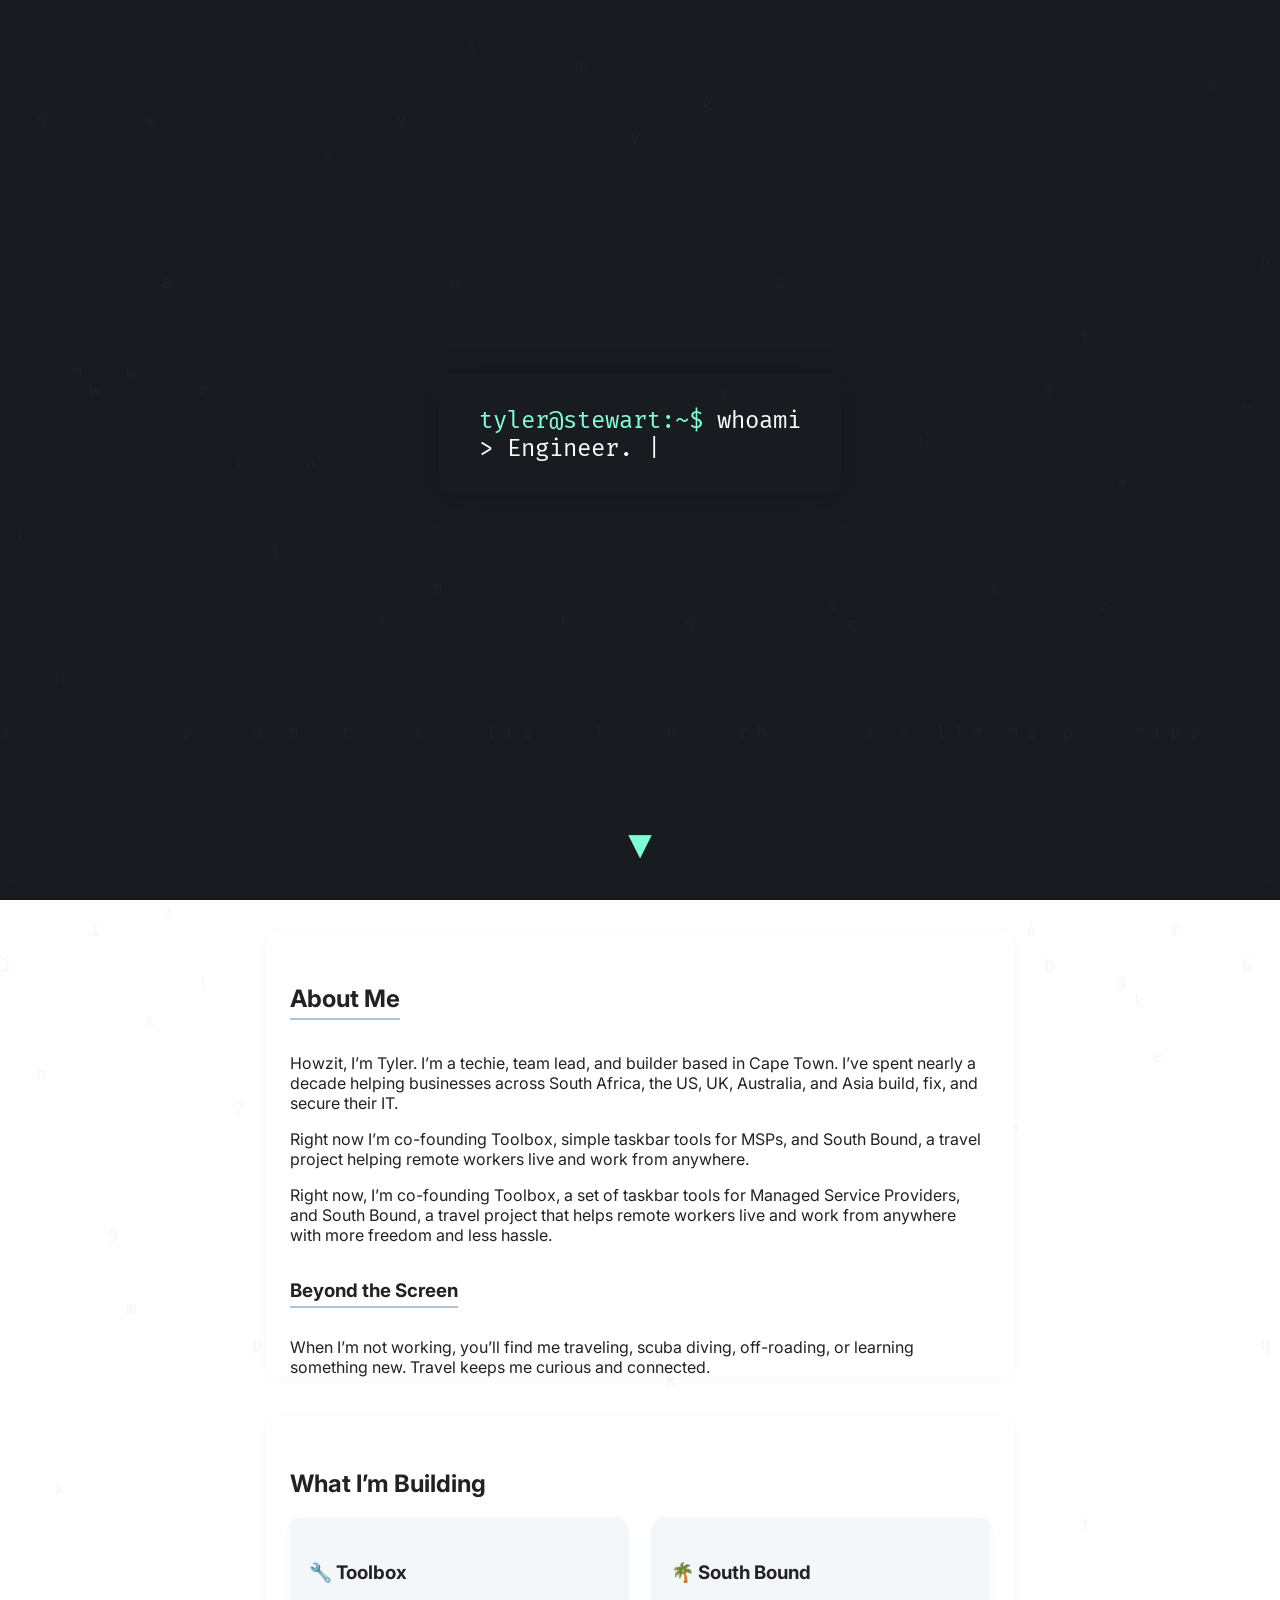
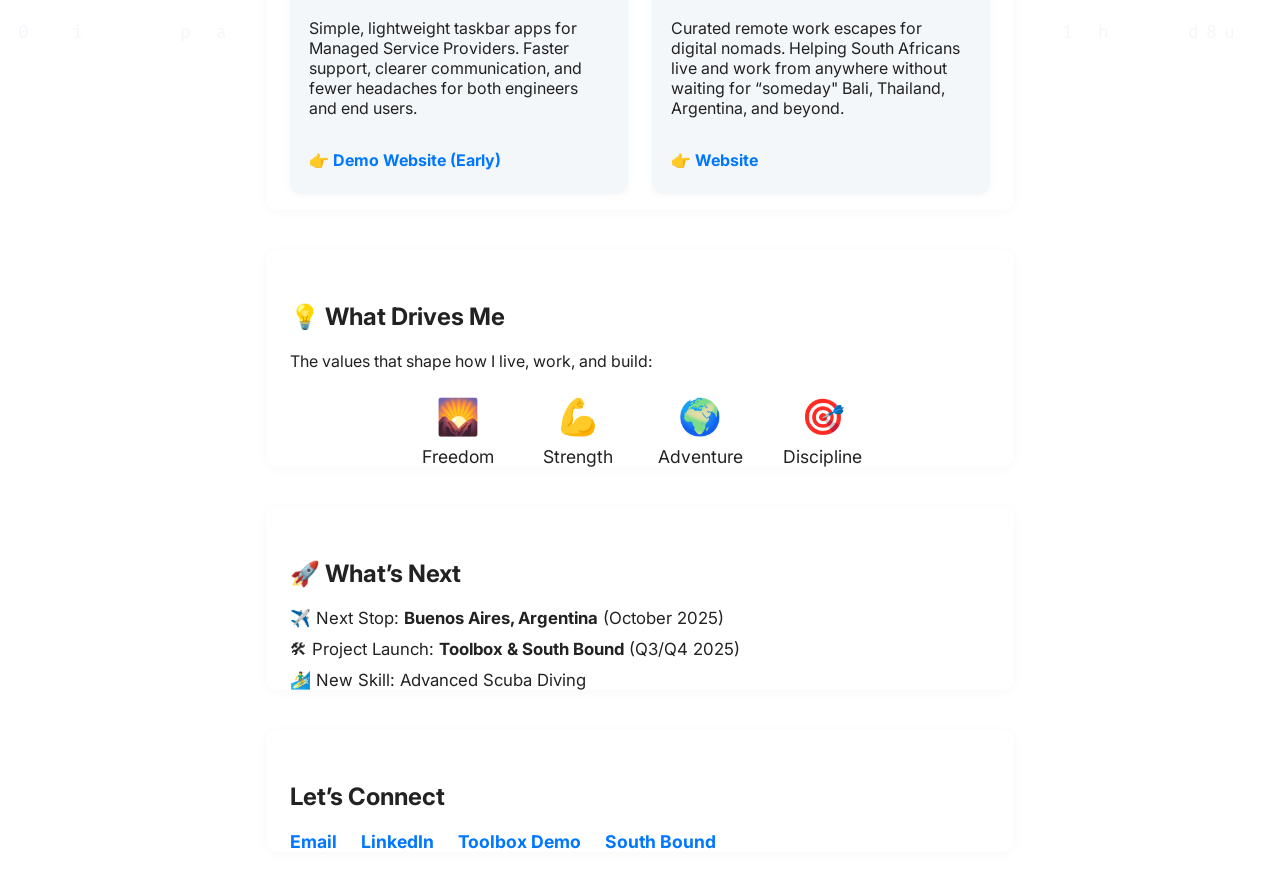
==== index.html @ 30cff703 "Update index.html" ====
<!DOCTYPE html>
<html lang="en">
<head>
  <meta charset="UTF-8">
  <meta name="viewport" content="width=device-width, initial-scale=1.0">
  <title>Tyler Stewart | Engineer. Builder. Explorer.</title>
  <link rel="stylesheet" href="style.css">
  <link rel="preconnect" href="https://fonts.googleapis.com">
  <link rel="preconnect" href="https://fonts.gstatic.com" crossorigin>
  <link href="https://fonts.googleapis.com/css2?family=Inter:wght@400;700&family=Fira+Mono&display=swap" rel="stylesheet">
</head>
<body>
  <section id="hero" class="hero-section">
    <canvas id="matrix-hero-bg" class="matrix-hero-bg" aria-hidden="true"></canvas>
    <div class="terminal">
      <span class="prompt">tyler@stewart:~$</span> <span id="typewriter"></span>
      <div id="terminal-cursor" class="cursor">|</div>
    </div>
    <button id="scroll-down" aria-label="Scroll to main content">▼</button>
  </section>
  <main id="main-content" class="main-content">
    <canvas id="matrix-bg" class="matrix-bg" aria-hidden="true"></canvas>
    <section id="about" class="section fade-in">
      <h2>About Me</h2>
      <p>Howzit, I’m Tyler. I’m a techie, team lead, and builder based in Cape Town. I’ve spent nearly a decade helping businesses across South Africa, the US, UK, Australia, and Asia build, fix, and secure their IT.</p>
<p>Right now I’m co-founding Toolbox, simple taskbar tools for MSPs, and South Bound, a travel project helping remote workers live and work from anywhere.</p>
      <p>Right now, I’m co-founding Toolbox, a set of taskbar tools for Managed Service Providers, and South Bound, a travel project that helps remote workers live and work from anywhere with more freedom and less hassle.</p>
      <h3>Beyond the Screen</h3>
      <p>When I’m not working, you’ll find me traveling, scuba diving, off-roading, or learning something new. Travel keeps me curious and connected.</p>
    </section>
    <section id="building" class="section fade-in">
      <h2>What I’m Building</h2>
      <div class="cards">
        <div class="card">
          <h3>🔧 Toolbox</h3>
          <p>Simple, lightweight taskbar apps for Managed Service Providers.
            Faster support, clearer communication, and fewer headaches for both engineers and end users.</p>
          <a href="https://baby-ty.github.io/toolbar-website/" target="_blank" class="card-link">👉 Demo Website (Early)</a>
        </div>
        <div class="card">
          <h3>🌴 South Bound</h3>
          <p>Curated remote work escapes for digital nomads.
            Helping South Africans live and work from anywhere without waiting for “someday"
            Bali, Thailand, Argentina, and beyond.</p>
          <a href="https://www.southbnd.co.za" target="_blank" class="card-link">👉 Website</a>
        </div>
      </div>
    </section>
    <section id="beliefs" class="section fade-in">
      <h2>💡 What Drives Me</h2>
      <p>The values that shape how I live, work, and build:</p>
      <div class="values">
        <div class="value">
          <span class="icon">🌄</span>
          <span>Freedom</span>
        </div>
        <div class="value">
          <span class="icon">💪</span>
          <span>Strength</span>
        </div>
        <div class="value">
          <span class="icon">🌍</span>
          <span>Adventure</span>
        </div>
        <div class="value">
          <span class="icon">🎯</span>
          <span>Discipline</span>
        </div>
      </div>
    </section>
    <section id="next" class="section fade-in">
      <h2>🚀 What’s Next</h2>
      <ul class="next-list">
        <li>✈️ Next Stop: <strong>Buenos Aires, Argentina</strong> (October 2025)</li>
        <li>🛠 Project Launch: <strong>Toolbox & South Bound</strong> (Q3/Q4 2025)</li>
        <li>🏄‍♂️ New Skill: Advanced Scuba Diving</li>
      </ul>
    </section>
    <section id="connect" class="section fade-in">
      <h2>Let’s Connect</h2>
      <div class="connect-links">
        <a href="mailto:email@tylerstewart.co.za" class="connect-link">Email</a>
        <a href="https://www.linkedin.com/in/tylerstewartza/" target="_blank" class="connect-link">LinkedIn</a>
        <a href="https://baby-ty.github.io/toolbar-website/" target="_blank" class="connect-link">Toolbox Demo</a>
        <a href="https://www.southbnd.co.za" target="_blank" class="connect-link">South Bound</a>
      </div>
    </section>
  </main>
  <script src="script.js"></script>
</body>
</html>
---- style.css ----
body {
  margin: 0;
  font-family: 'Inter', Arial, sans-serif;
  background: #f8f9fa;
  color: #222;
  transition: background 0.3s, color 0.3s;
}
.hero-section {
  background: #181c20;
  color: #f8f9fa;
  min-height: 100vh;
  height: 100vh;
  width: 100vw;
  display: flex;
  flex-direction: column;
  align-items: center;
  justify-content: center;
  position: relative;
  font-family: 'Fira Mono', monospace;
  overflow: hidden;
}
.terminal {
  font-size: 1.5rem;
  background: rgba(24,28,32,0.85);
  padding: 2rem 2.5rem;
  border-radius: 12px;
  box-shadow: 0 4px 32px rgba(0,0,0,0.2);
  margin-bottom: 2rem;
  min-width: 320px;
  text-align: left;
}
.prompt {
  color: #7fffd4;
}
.cursor {
  display: inline-block;
  width: 1ch;
  animation: blink 1s steps(1) infinite;
}
@keyframes blink {
  0%, 100% { opacity: 1; }
  50% { opacity: 0; }
}
#scroll-down {
  background: none;
  border: none;
  color: #7fffd4;
  font-size: 2.5rem;
  cursor: pointer;
  position: absolute;
  bottom: 2rem;
  left: 50%;
  transform: translateX(-50%);
  transition: color 0.2s;
}
#scroll-down:hover {
  color: #fff;
}
.dots-bg {
  position: absolute;
  top: 0;
  left: 0;
  width: 100%;
  height: 100%;
  pointer-events: none;
  z-index: 0;
  background:
    repeating-radial-gradient(circle, rgba(120,140,180,0.10) 0.5px, transparent 1.5px 32px);
  animation: dots-move 8s linear infinite alternate;
}
@keyframes dots-move {
  0% { background-position: 0 0; }
  100% { background-position: 0 12px; }
}
.matrix-bg {
  position: absolute;
  top: 0;
  left: 0;
  width: 100%;
  height: 100%;
  z-index: 0;
  pointer-events: none;
  opacity: 0.18;
  mix-blend-mode: darken;
}
.matrix-hero-bg {
  position: absolute;
  top: 0;
  left: 0;
  width: 100%;
  height: 100%;
  z-index: 0;
  pointer-events: none;
  opacity: 0.06;
  mix-blend-mode: lighten;
}
.main-content {
  position: relative;
  z-index: 1;
  background: #fff;
  color: #222;
  box-shadow: 0 -2px 24px rgba(0,0,0,0.04);
  padding: 2rem 0 0 0;
  overflow: hidden;
}
.section {
  max-width: 700px;
  margin: 0 auto 2.5rem auto;
  padding: 2rem 1.5rem 0 1.5rem;
  border-radius: 12px;
  background: #fff;
  box-shadow: 0 2px 12px rgba(0,0,0,0.03);
  position: relative;
  z-index: 2;
}
.cards {
  display: flex;
  gap: 1.5rem;
  flex-wrap: wrap;
  justify-content: center;
  position: relative;
  z-index: 2;
}
.card {
  background: #f4f7fa;
  border-radius: 10px;
  box-shadow: 0 1px 8px rgba(0,0,0,0.04);
  padding: 1.5rem 1.2rem;
  min-width: 220px;
  max-width: 300px;
  flex: 1 1 220px;
  display: flex;
  flex-direction: column;
  align-items: flex-start;
  margin-bottom: 1rem;
  position: relative;
  z-index: 2;
}
.card-link {
  margin-top: 1rem;
  color: #0077ff;
  text-decoration: none;
  font-weight: 700;
  transition: color 0.2s;
}
.card-link:hover {
  color: #0055aa;
}
.values {
  display: flex;
  gap: 2.5rem;
  justify-content: center;
  margin-top: 1.5rem;
  flex-wrap: wrap;
  position: relative;
  z-index: 2;
}
.value {
  display: flex;
  flex-direction: column;
  align-items: center;
  font-size: 1.1rem;
  min-width: 80px;
  position: relative;
  z-index: 2;
}
.icon {
  font-size: 2.2rem;
  margin-bottom: 0.5rem;
}
.next-list {
  list-style: none;
  padding: 0;
  margin: 1.2rem 0 0 0;
  position: relative;
  z-index: 2;
}
.next-list li {
  margin-bottom: 0.7rem;
  font-size: 1.05rem;
}
.connect-links {
  display: flex;
  gap: 1.5rem;
  flex-wrap: wrap;
  margin-top: 1.2rem;
  position: relative;
  z-index: 2;
}
.connect-link {
  color: #0077ff;
  text-decoration: none;
  font-weight: 700;
  font-size: 1.1rem;
  transition: color 0.2s;
}
.connect-link:hover {
  color: #0055aa;
}
.fade-in {
  opacity: 0;
  transform: translateY(30px);
  transition: opacity 0.7s cubic-bezier(.4,0,.2,1), transform 0.7s cubic-bezier(.4,0,.2,1);
}
.fade-in.visible {
  opacity: 1;
  transform: none;
}
#about h2, #about h3 {
  display: inline-block;
  border-bottom: 2px solid #b0c4de;
  padding-bottom: 0.2em;
  margin-bottom: 0.7em;
  font-weight: 700;
}
@media (max-width: 700px) {
  .main-content, .section {
    border-radius: 0;
    box-shadow: none;
    padding: 1.2rem 0 0 0;
  }
  .cards {
    flex-direction: column;
    gap: 1rem;
  }
}
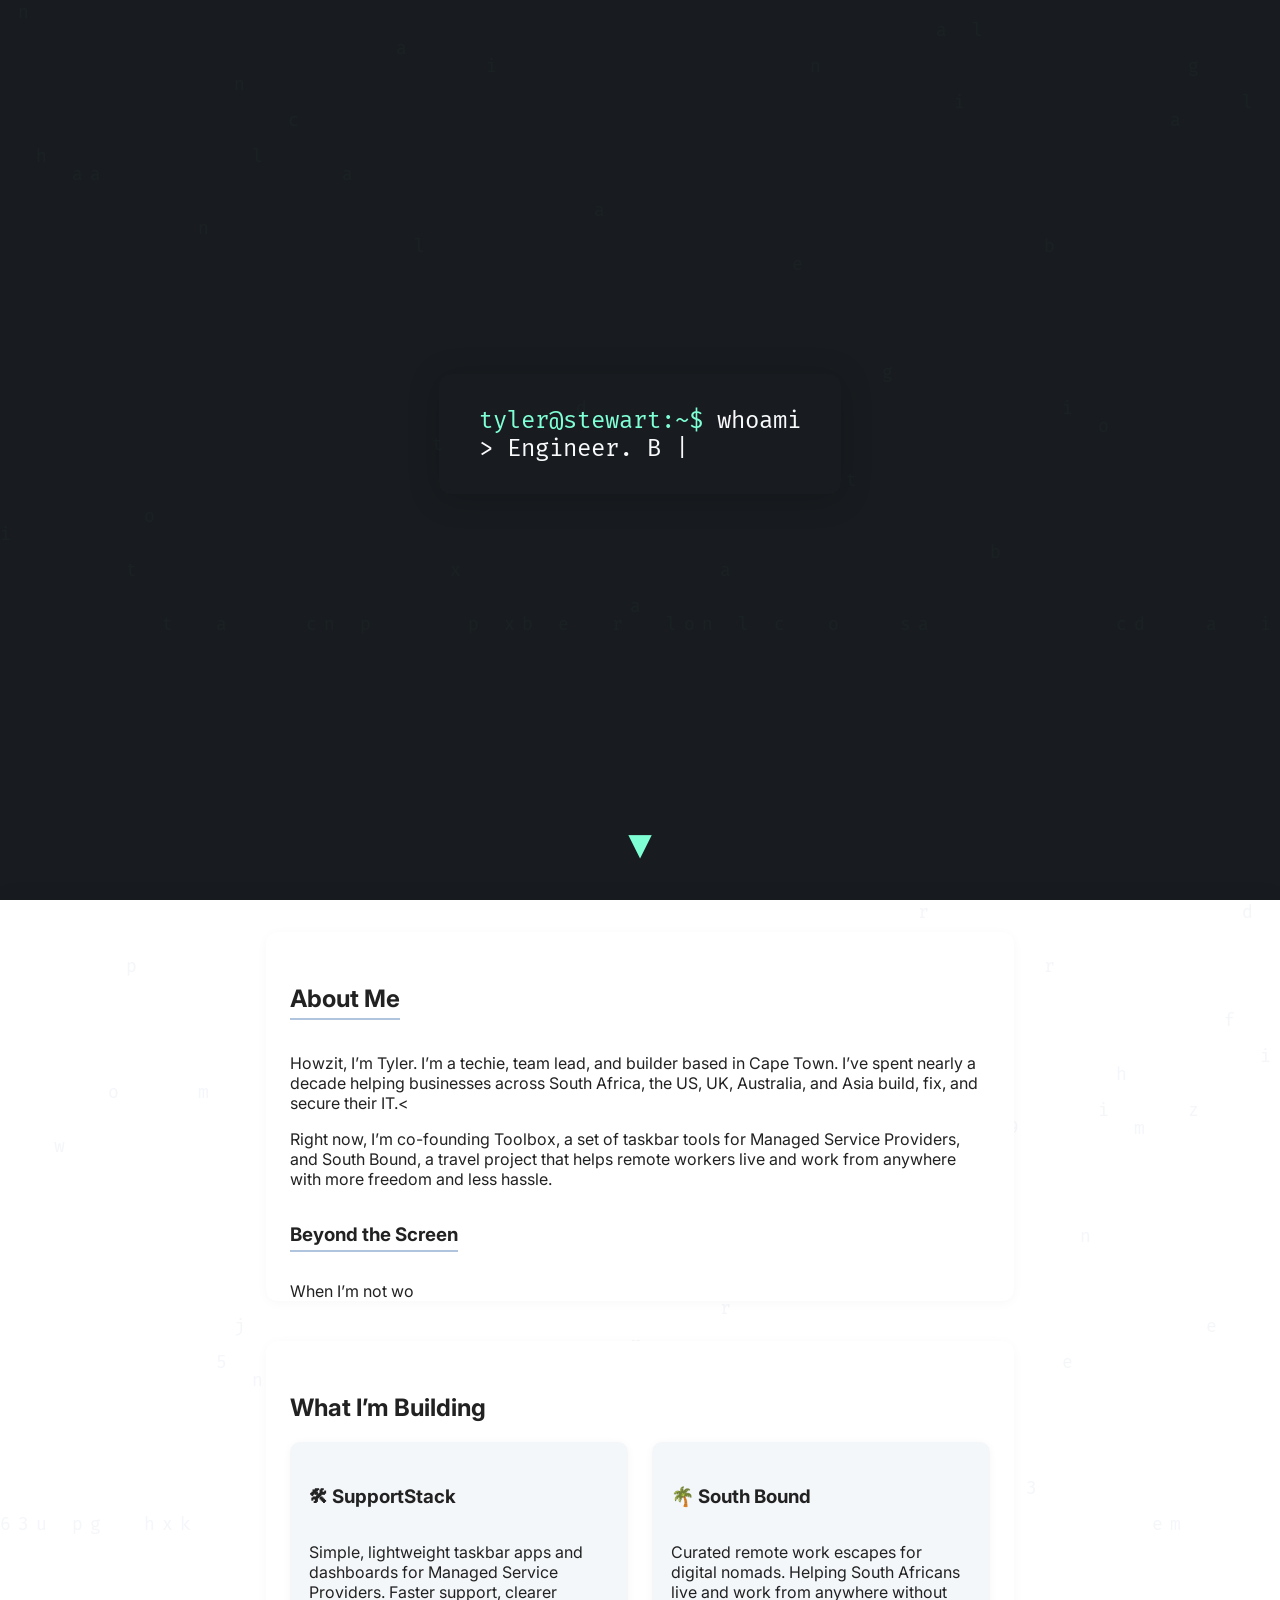
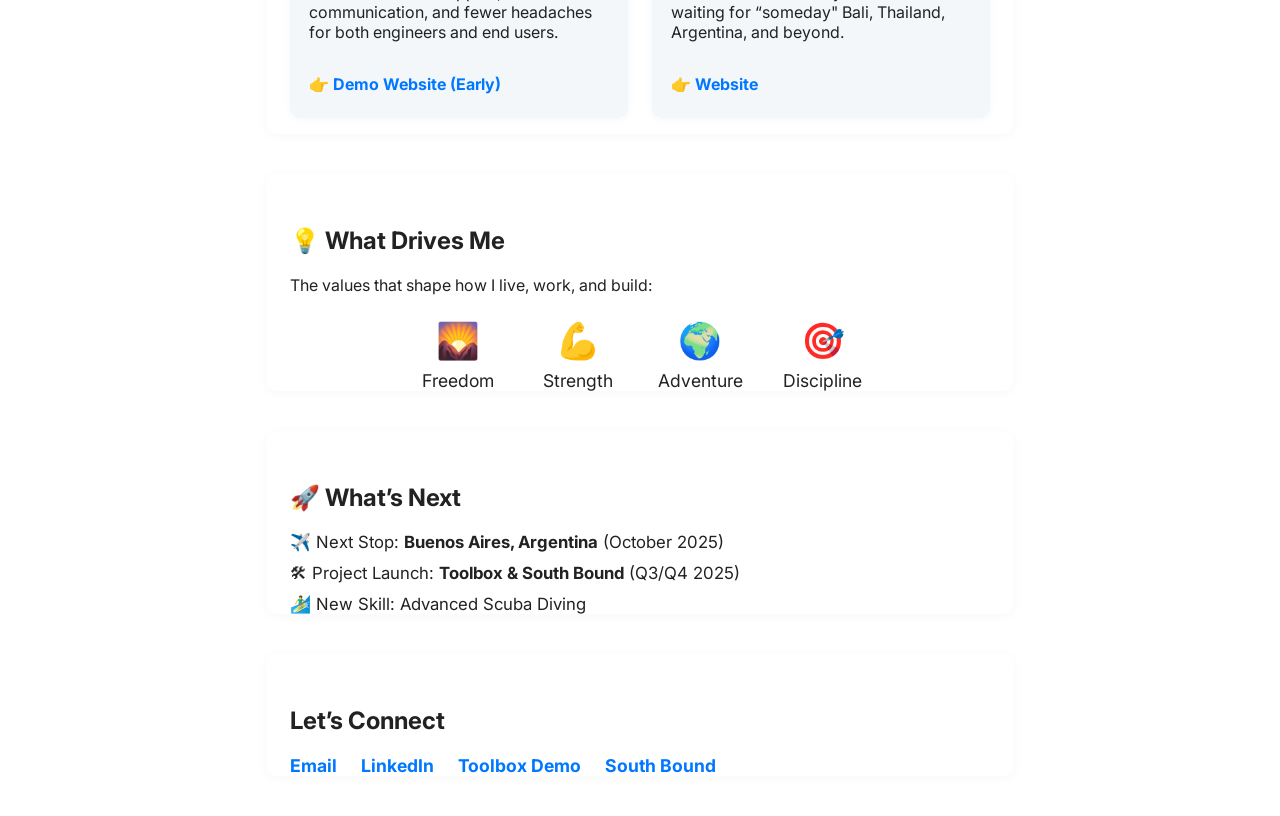
==== commit ecb2826f: "Update index.html" ====
--- a/index.html
+++ b/index.html
@@ -22,20 +22,18 @@
     <canvas id="matrix-bg" class="matrix-bg" aria-hidden="true"></canvas>
     <section id="about" class="section fade-in">
       <h2>About Me</h2>
-      <p>Howzit, I’m Tyler. I’m a techie, team lead, and builder based in Cape Town. I’ve spent nearly a decade helping businesses across South Africa, the US, UK, Australia, and Asia build, fix, and secure their IT.</p>
-<p>Right now I’m co-founding Toolbox, simple taskbar tools for MSPs, and South Bound, a travel project helping remote workers live and work from anywhere.</p>
+      <p>Howzit, I’m Tyler. I’m a techie, team lead, and builder based in Cape Town. I’ve spent nearly a decade helping businesses across South Africa, the US, UK, Australia, and Asia build, fix, and secure their IT.<
       <p>Right now, I’m co-founding Toolbox, a set of taskbar tools for Managed Service Providers, and South Bound, a travel project that helps remote workers live and work from anywhere with more freedom and less hassle.</p>
       <h3>Beyond the Screen</h3>
-      <p>When I’m not working, you’ll find me traveling, scuba diving, off-roading, or learning something new. Travel keeps me curious and connected.</p>
+      <p id="about-typewriter">When I’m not working, you’ll find me traveling, scuba diving, off-roading, or learning something new. Travel keeps me curious and connected.</p>
     </section>
     <section id="building" class="section fade-in">
       <h2>What I’m Building</h2>
       <div class="cards">
         <div class="card">
-          <h3>🔧 Toolbox</h3>
-          <p>Simple, lightweight taskbar apps for Managed Service Providers.
-            Faster support, clearer communication, and fewer headaches for both engineers and end users.</p>
-          <a href="https://baby-ty.github.io/toolbar-website/" target="_blank" class="card-link">👉 Demo Website (Early)</a>
+          <h3>🛠 SupportStack</h3>
+          <p>Simple, lightweight taskbar apps and dashboards for Managed Service Providers. Faster support, clearer communication, and fewer headaches for both engineers and end users.</p>
+          <a href="https://supportstack.co.za" target="_blank" class="card-link">👉 Demo Website (Early)</a>
         </div>
         <div class="card">
           <h3>🌴 South Bound</h3>
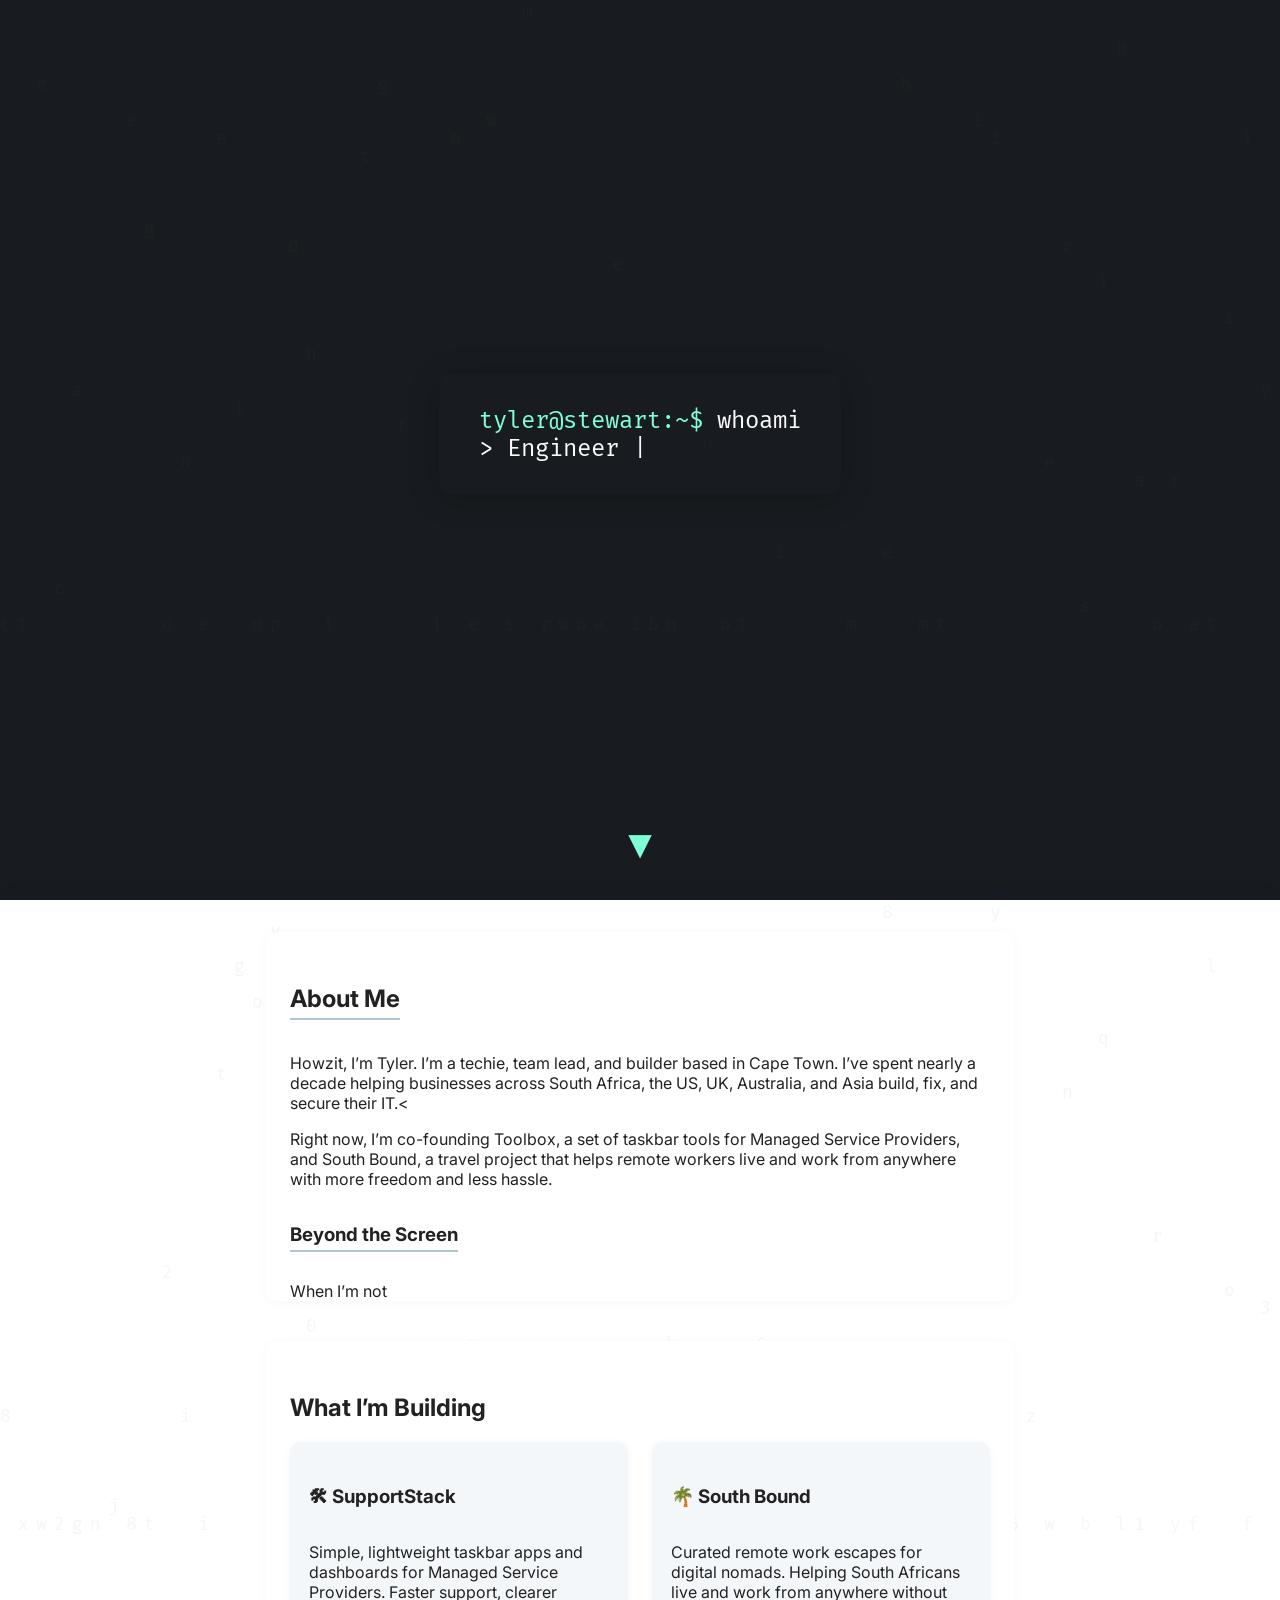
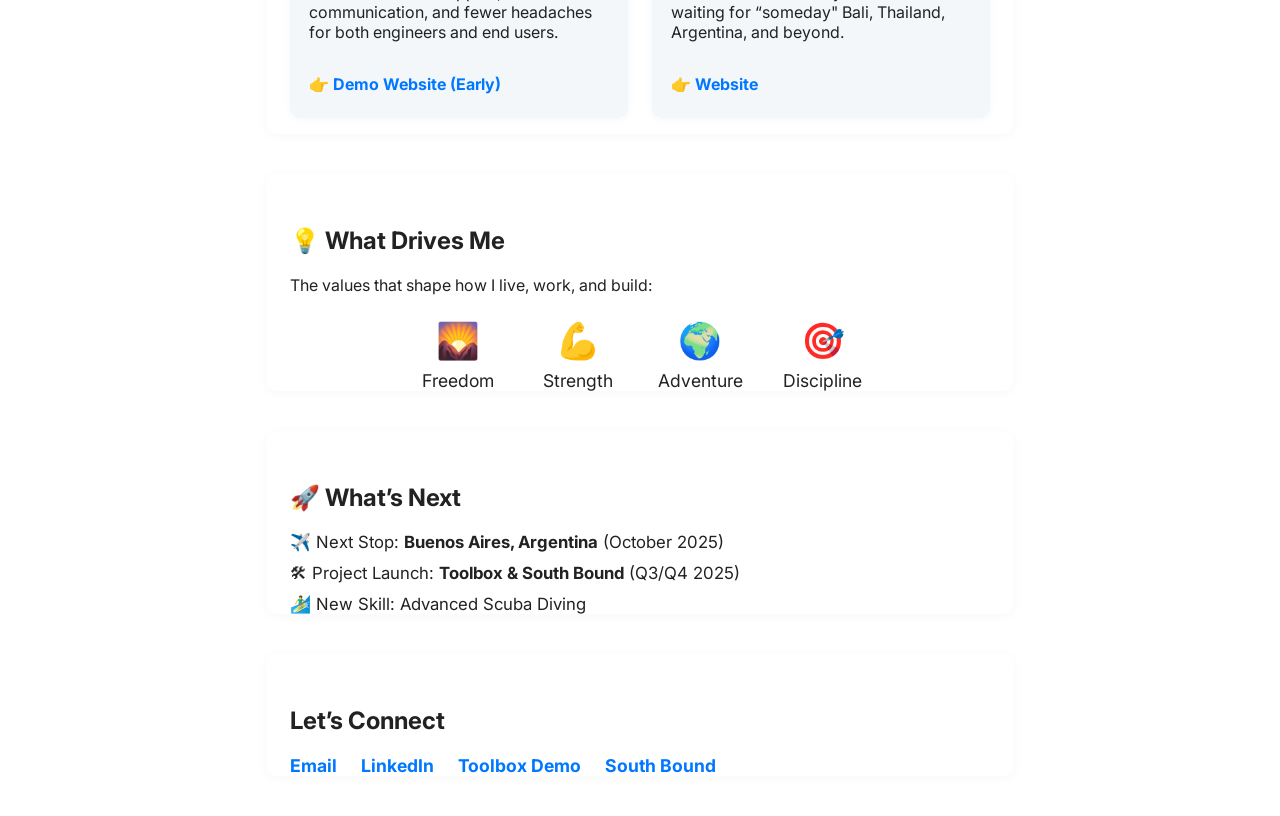
==== commit b555e1d4: "Update index.html" ====
--- a/index.html
+++ b/index.html
@@ -33,7 +33,7 @@
         <div class="card">
           <h3>🛠 SupportStack</h3>
           <p>Simple, lightweight taskbar apps and dashboards for Managed Service Providers. Faster support, clearer communication, and fewer headaches for both engineers and end users.</p>
-          <a href="https://supportstack.co.za" target="_blank" class="card-link">👉 Demo Website (Early)</a>
+          <a href="" target="_blank" class="card-link">👉 Demo Website (Early)</a>
         </div>
         <div class="card">
           <h3>🌴 South Bound</h3>
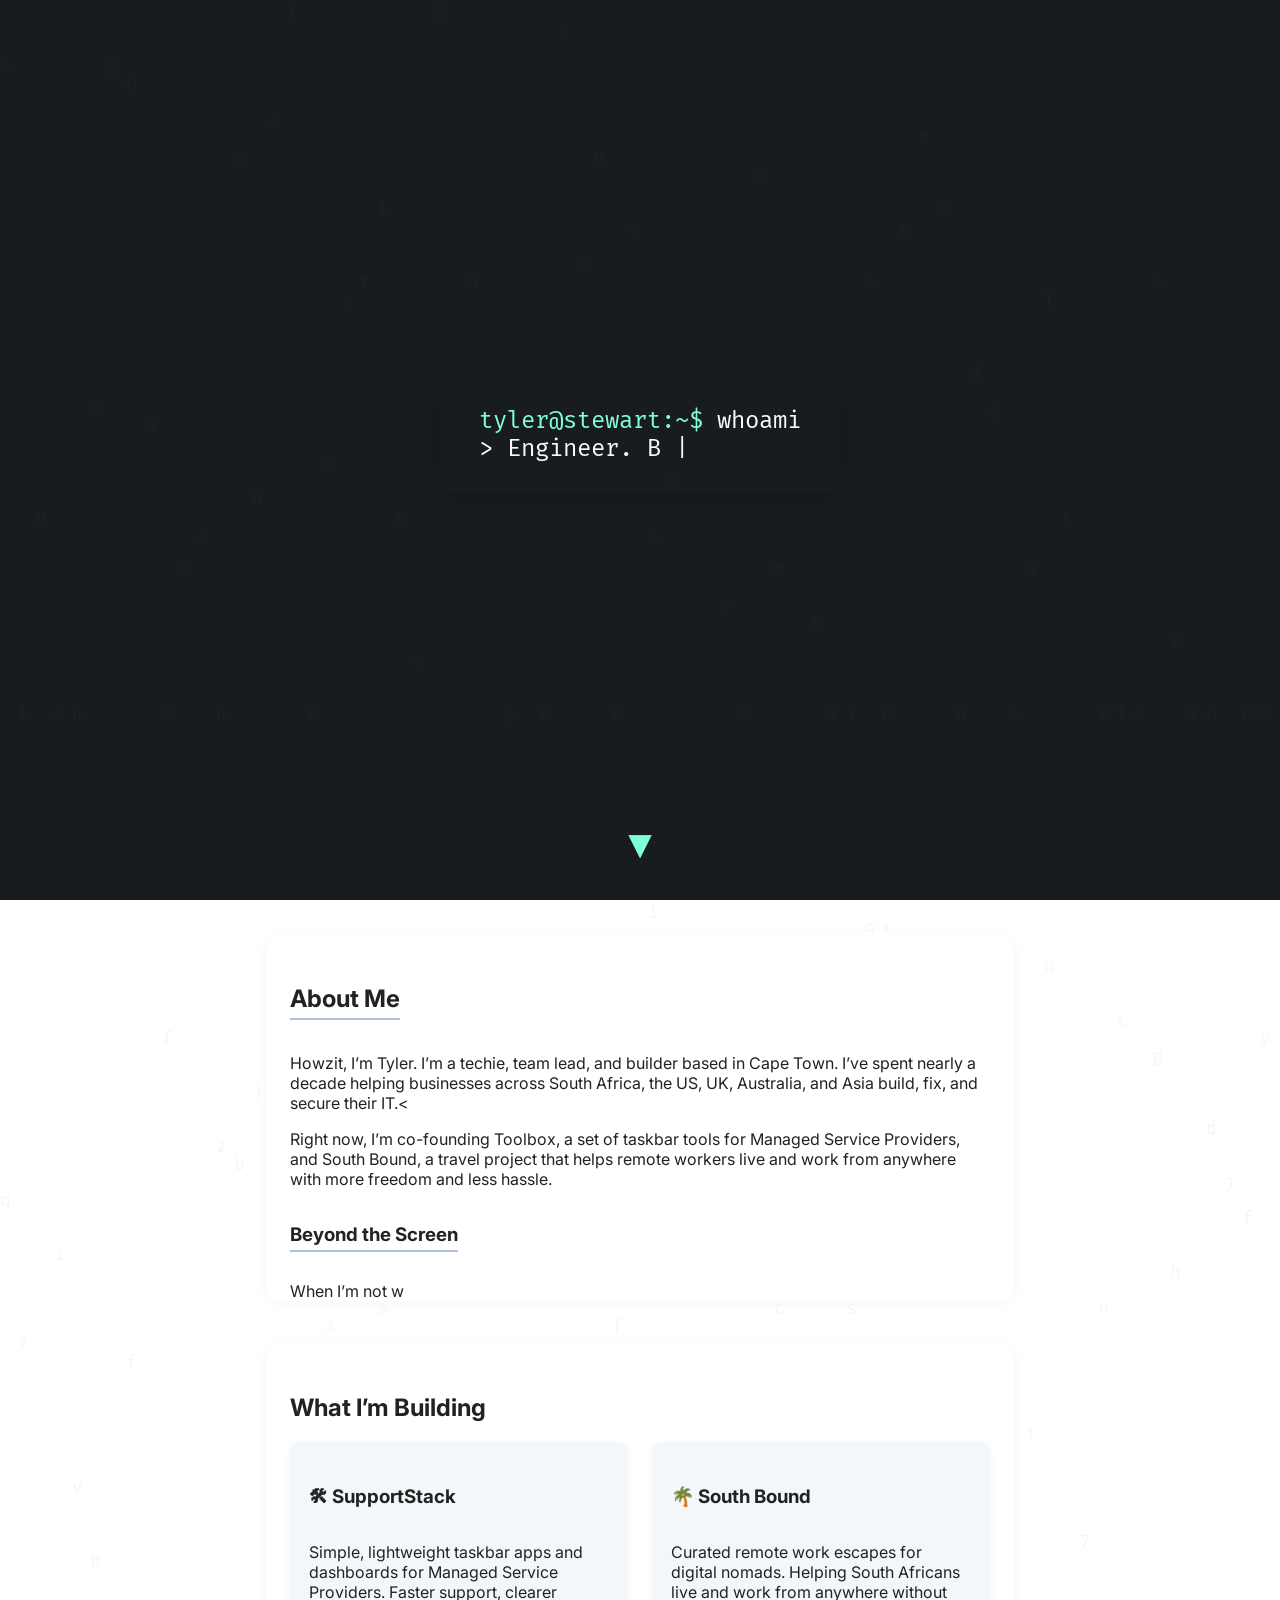
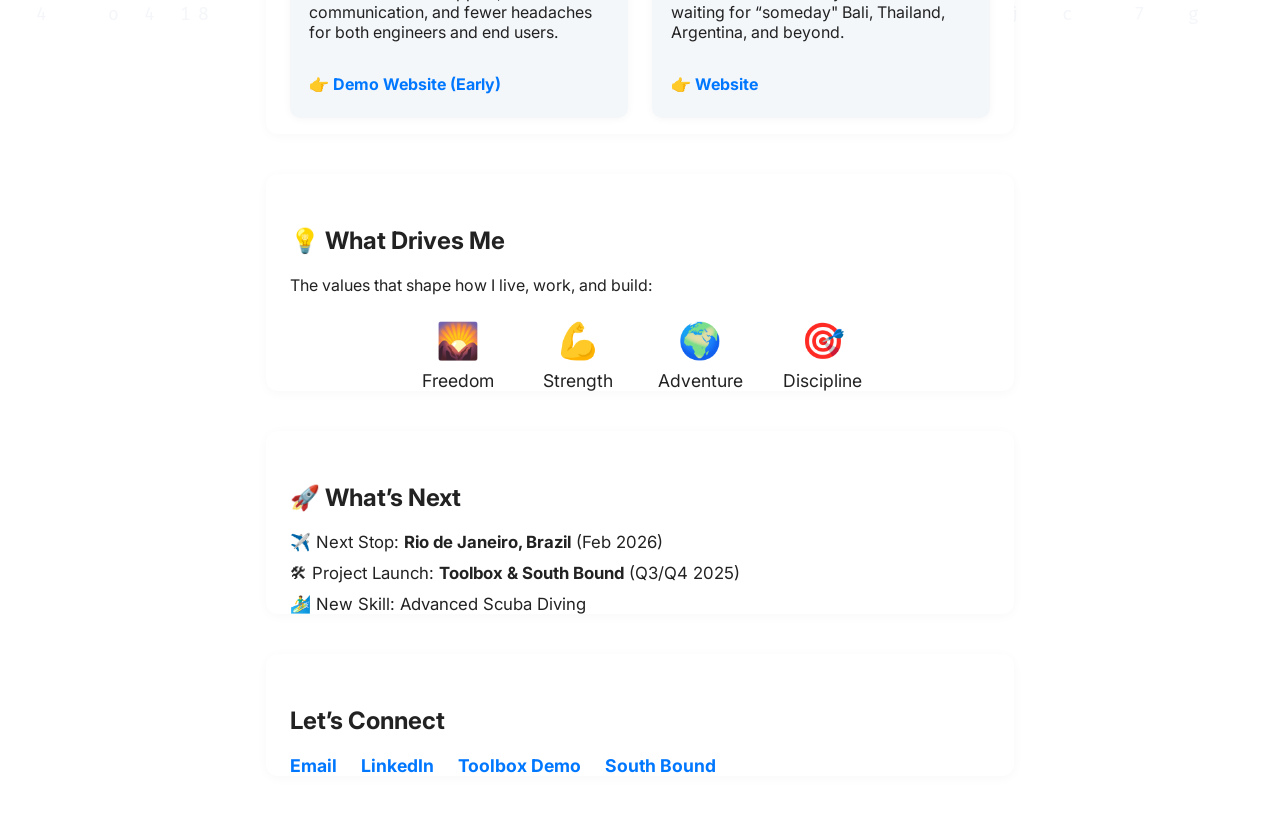
==== commit cc2b5b0f: "Update index.html" ====
--- a/index.html
+++ b/index.html
@@ -69,7 +69,7 @@
     <section id="next" class="section fade-in">
       <h2>🚀 What’s Next</h2>
       <ul class="next-list">
-        <li>✈️ Next Stop: <strong>Buenos Aires, Argentina</strong> (October 2025)</li>
+        <li>✈️ Next Stop: <strong>Rio de Janeiro, Brazil</strong> (Feb 2026)</li>
         <li>🛠 Project Launch: <strong>Toolbox & South Bound</strong> (Q3/Q4 2025)</li>
         <li>🏄‍♂️ New Skill: Advanced Scuba Diving</li>
       </ul>
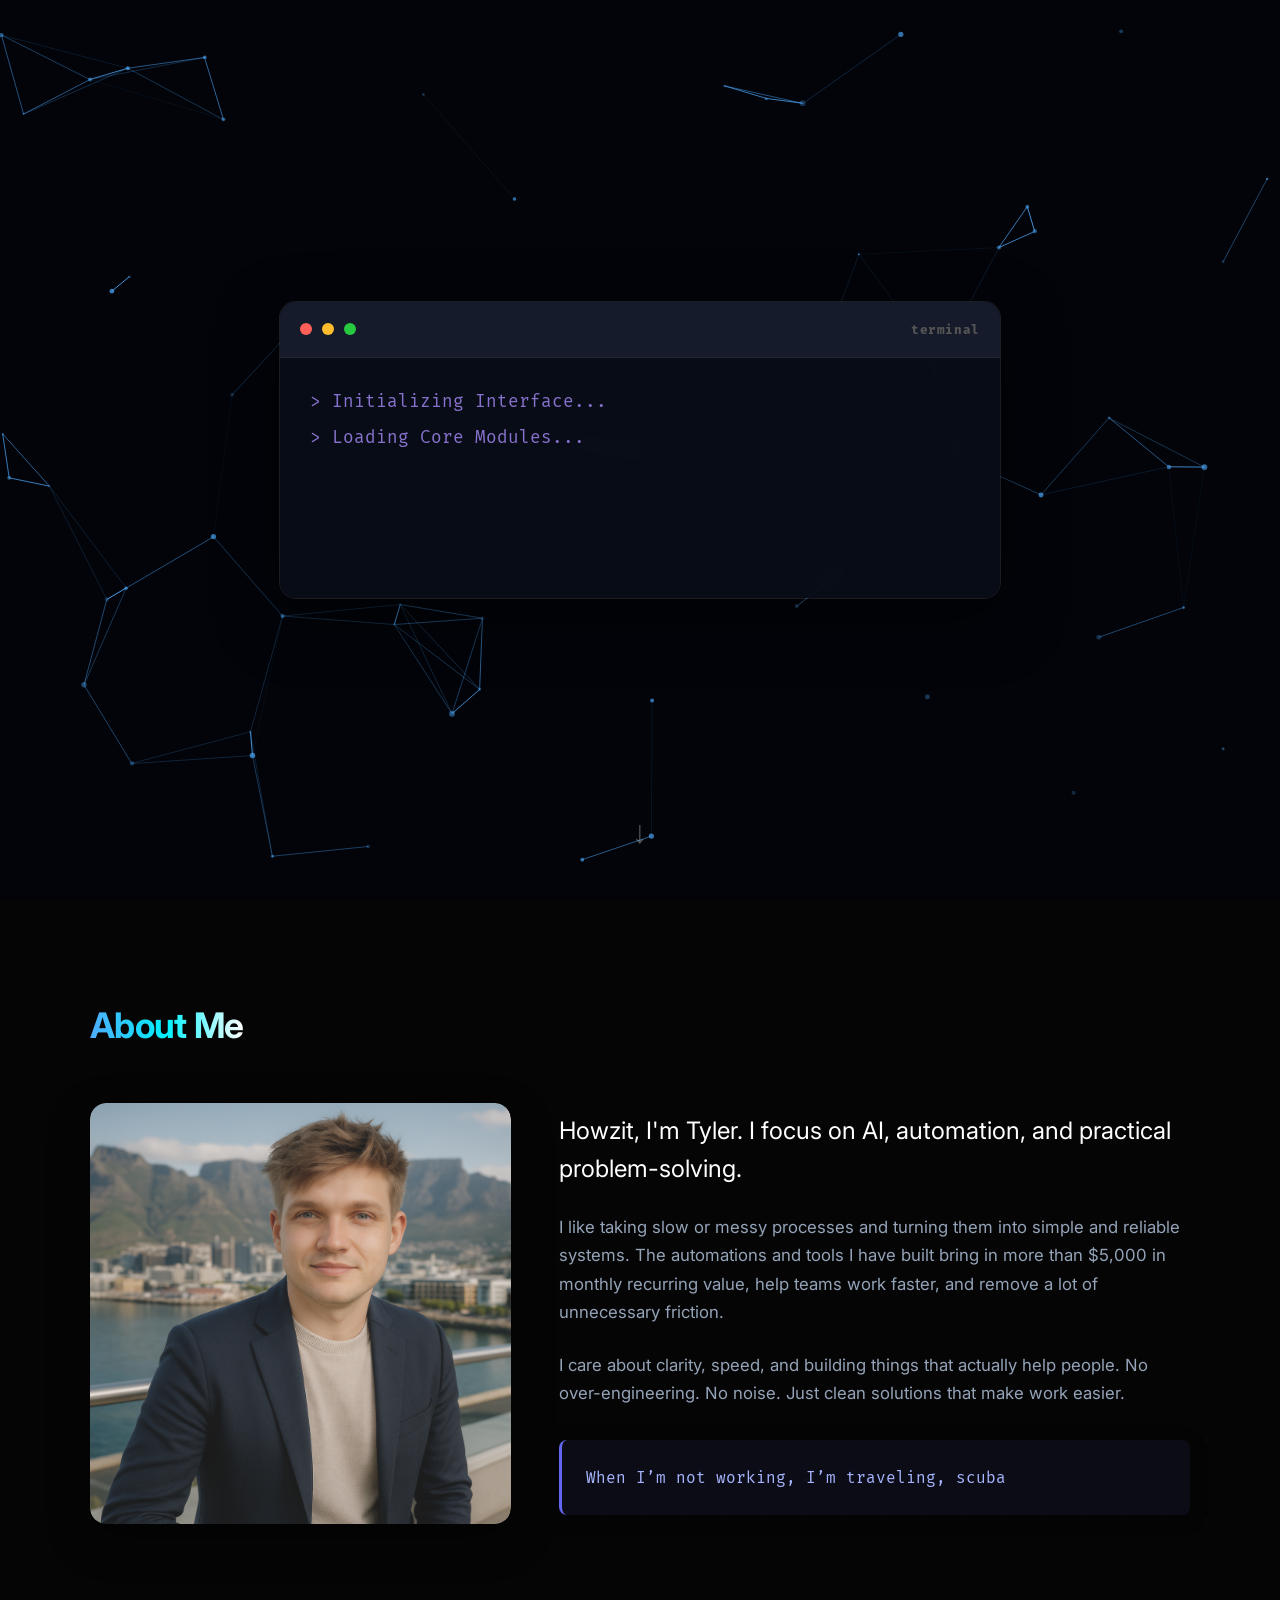
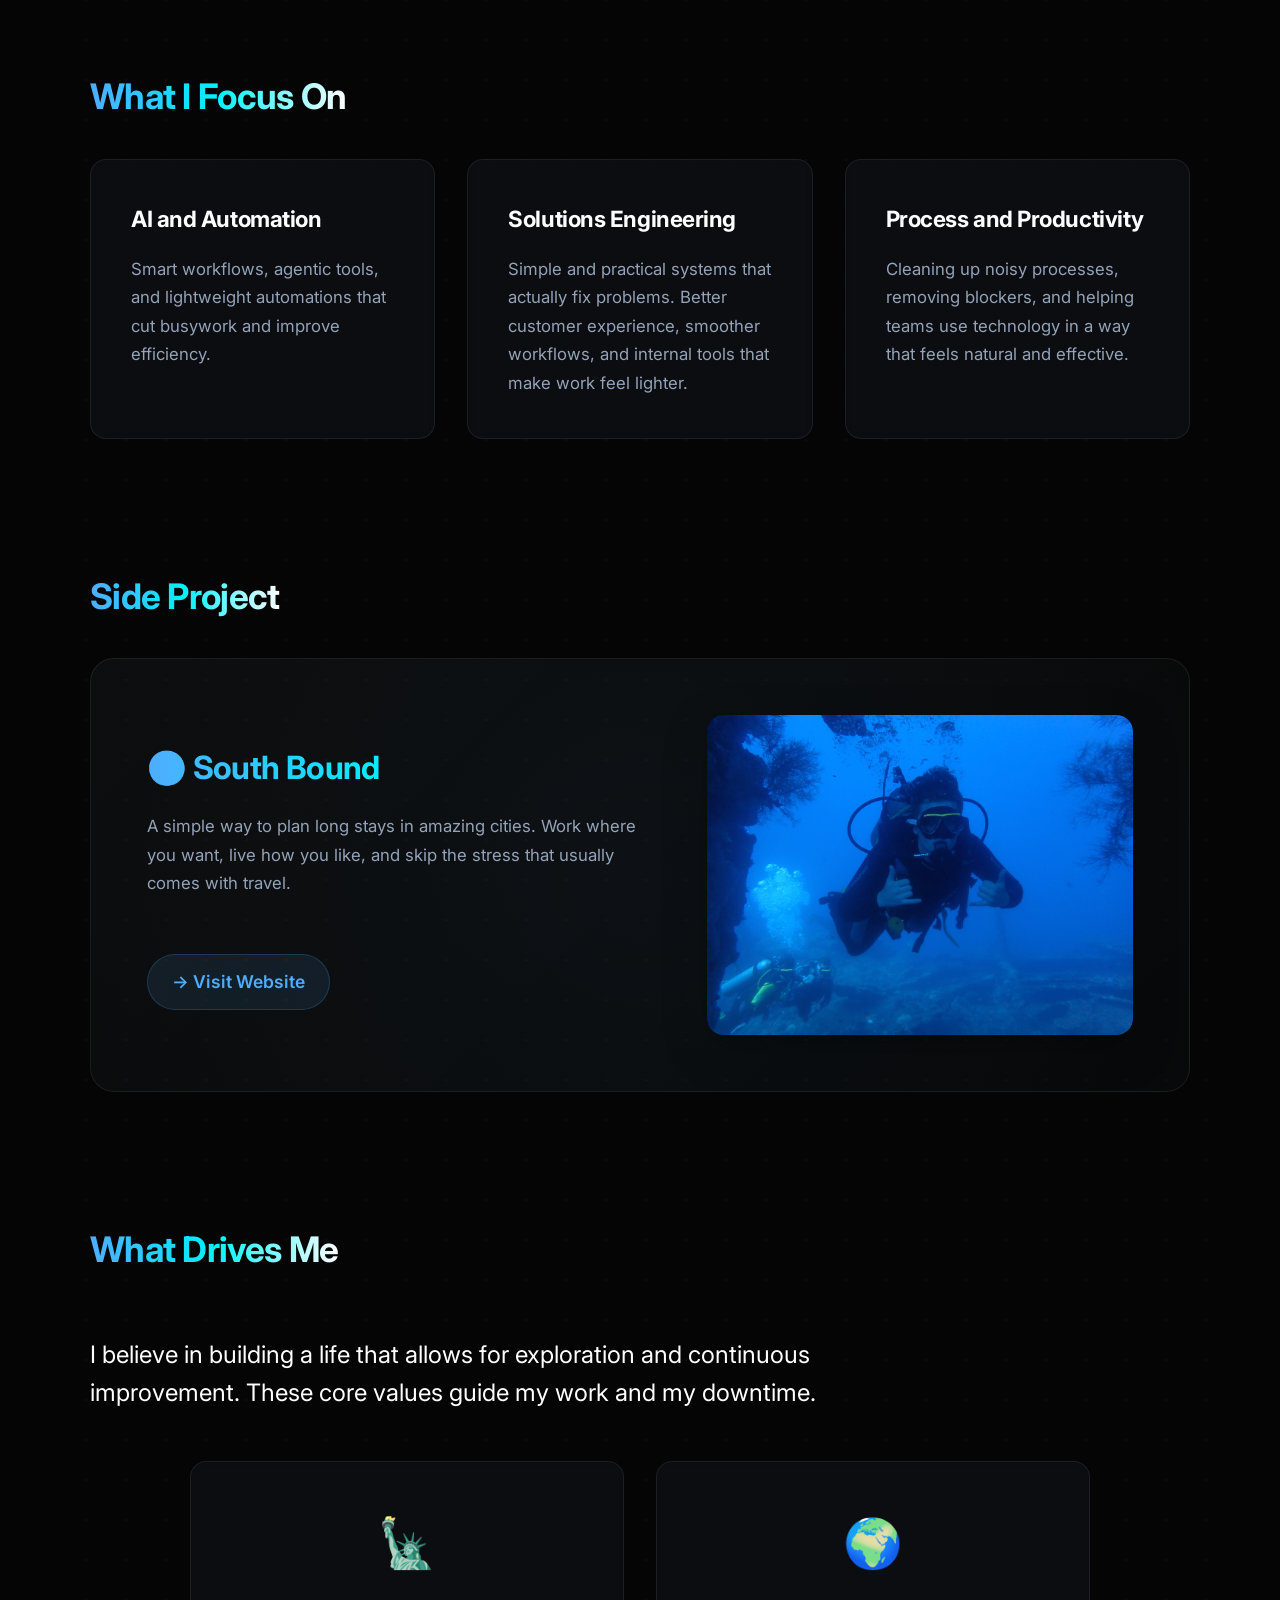
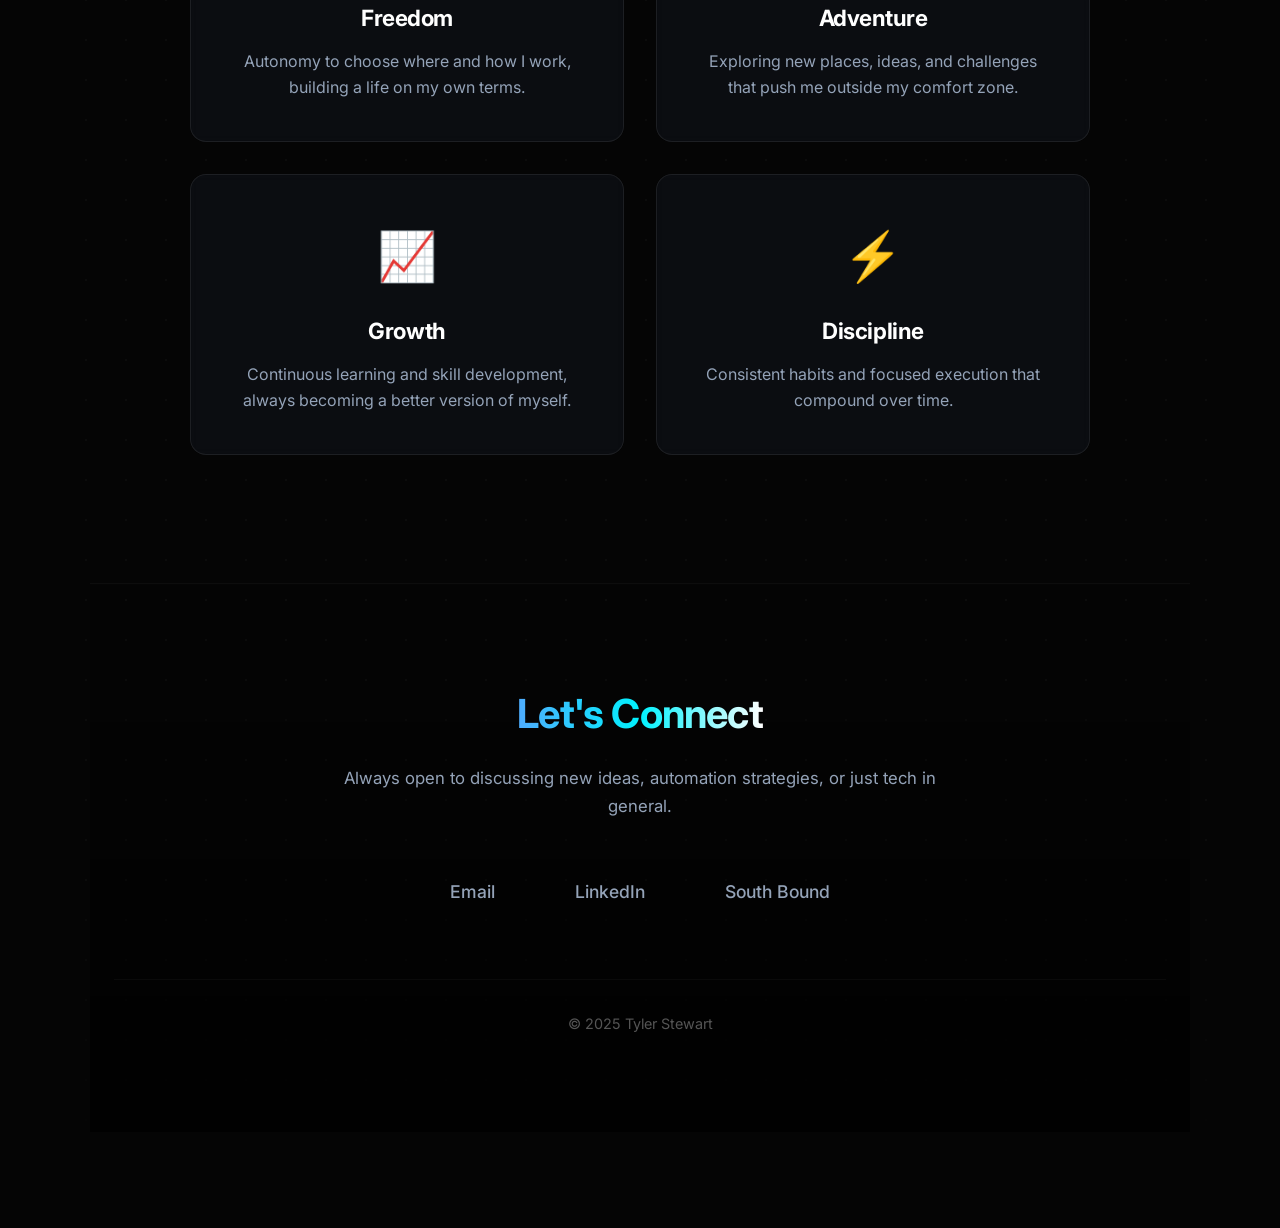
==== commit f739fc8e: "Update website content and assets" ====
--- a/index.html
+++ b/index.html
@@ -1,89 +1,180 @@
 <!DOCTYPE html>
 <html lang="en">
+
 <head>
-  <meta charset="UTF-8">
-  <meta name="viewport" content="width=device-width, initial-scale=1.0">
-  <title>Tyler Stewart | Engineer. Builder. Explorer.</title>
-  <link rel="stylesheet" href="style.css">
-  <link rel="preconnect" href="https://fonts.googleapis.com">
-  <link rel="preconnect" href="https://fonts.gstatic.com" crossorigin>
-  <link href="https://fonts.googleapis.com/css2?family=Inter:wght@400;700&family=Fira+Mono&display=swap" rel="stylesheet">
+    <meta charset="UTF-8">
+    <meta name="viewport" content="width=device-width, initial-scale=1.0">
+    <title>Tyler Stewart | Engineer. Builder. Explorer.</title>
+    <meta name="description" content="Tyler Stewart - AI, automation, and solutions engineering. Building practical systems that help teams work faster and remove unnecessary friction.">
+    
+    <!-- Open Graph / Social -->
+    <meta property="og:type" content="website">
+    <meta property="og:title" content="Tyler Stewart | Engineer. Builder. Explorer.">
+    <meta property="og:description" content="AI, automation, and solutions engineering. Building practical systems that help teams work faster.">
+    <meta property="og:url" content="https://tylerstewart.co.za/">
+    <meta property="og:image" content="https://tylerstewart.co.za/og-image.png">
+    
+    <!-- Favicon -->
+    <link rel="icon" type="image/svg+xml" href="favicon.svg">
+    
+    <link rel="preconnect" href="https://fonts.googleapis.com">
+    <link rel="preconnect" href="https://fonts.gstatic.com" crossorigin>
+    <link
+        href="https://fonts.googleapis.com/css2?family=Fira+Mono:wght@400;500;700&family=Inter:wght@300;400;600;700&display=swap"
+        rel="stylesheet">
+    <link rel="stylesheet" href="style.css">
 </head>
+
 <body>
-  <section id="hero" class="hero-section">
-    <canvas id="matrix-hero-bg" class="matrix-hero-bg" aria-hidden="true"></canvas>
-    <div class="terminal">
-      <span class="prompt">tyler@stewart:~$</span> <span id="typewriter"></span>
-      <div id="terminal-cursor" class="cursor">|</div>
-    </div>
-    <button id="scroll-down" aria-label="Scroll to main content">▼</button>
-  </section>
-  <main id="main-content" class="main-content">
-    <canvas id="matrix-bg" class="matrix-bg" aria-hidden="true"></canvas>
-    <section id="about" class="section fade-in">
-      <h2>About Me</h2>
-      <p>Howzit, I’m Tyler. I’m a techie, team lead, and builder based in Cape Town. I’ve spent nearly a decade helping businesses across South Africa, the US, UK, Australia, and Asia build, fix, and secure their IT.<
-      <p>Right now, I’m co-founding Toolbox, a set of taskbar tools for Managed Service Providers, and South Bound, a travel project that helps remote workers live and work from anywhere with more freedom and less hassle.</p>
-      <h3>Beyond the Screen</h3>
-      <p id="about-typewriter">When I’m not working, you’ll find me traveling, scuba diving, off-roading, or learning something new. Travel keeps me curious and connected.</p>
+
+    <!-- Global Background -->
+    <canvas id="matrix-hero-bg" class="matrix-hero-bg"></canvas>
+
+    <!-- Hero Section -->
+    <section class="hero-section" id="hero">
+        <div class="terminal">
+            <div class="terminal-header">
+                <div class="buttons">
+                    <span class="dot red"></span>
+                    <span class="dot yellow"></span>
+                    <span class="dot green"></span>
+                </div>
+                <div class="terminal-title">terminal</div>
+            </div>
+            <div class="terminal-body" id="terminal-content">
+                <!-- Content will be injected by script.js -->
+                <div class="line">
+                    <span class="prompt">tyler@ai:~$</span> <span id="typewriter"></span><span class="cursor"
+                        id="terminal-cursor">█</span>
+                </div>
+            </div>
+        </div>
+        <button id="scroll-down" aria-label="Scroll Down">
+            ↓
+        </button>
     </section>
-    <section id="building" class="section fade-in">
-      <h2>What I’m Building</h2>
-      <div class="cards">
-        <div class="card">
-          <h3>🛠 SupportStack</h3>
-          <p>Simple, lightweight taskbar apps and dashboards for Managed Service Providers. Faster support, clearer communication, and fewer headaches for both engineers and end users.</p>
-          <a href="" target="_blank" class="card-link">👉 Demo Website (Early)</a>
-        </div>
-        <div class="card">
-          <h3>🌴 South Bound</h3>
-          <p>Curated remote work escapes for digital nomads.
-            Helping South Africans live and work from anywhere without waiting for “someday"
-            Bali, Thailand, Argentina, and beyond.</p>
-          <a href="https://www.southbnd.co.za" target="_blank" class="card-link">👉 Website</a>
-        </div>
-      </div>
-    </section>
-    <section id="beliefs" class="section fade-in">
-      <h2>💡 What Drives Me</h2>
-      <p>The values that shape how I live, work, and build:</p>
-      <div class="values">
-        <div class="value">
-          <span class="icon">🌄</span>
-          <span>Freedom</span>
-        </div>
-        <div class="value">
-          <span class="icon">💪</span>
-          <span>Strength</span>
-        </div>
-        <div class="value">
-          <span class="icon">🌍</span>
-          <span>Adventure</span>
-        </div>
-        <div class="value">
-          <span class="icon">🎯</span>
-          <span>Discipline</span>
-        </div>
-      </div>
-    </section>
-    <section id="next" class="section fade-in">
-      <h2>🚀 What’s Next</h2>
-      <ul class="next-list">
-        <li>✈️ Next Stop: <strong>Rio de Janeiro, Brazil</strong> (Feb 2026)</li>
-        <li>🛠 Project Launch: <strong>Toolbox & South Bound</strong> (Q3/Q4 2025)</li>
-        <li>🏄‍♂️ New Skill: Advanced Scuba Diving</li>
-      </ul>
-    </section>
-    <section id="connect" class="section fade-in">
-      <h2>Let’s Connect</h2>
-      <div class="connect-links">
-        <a href="mailto:email@tylerstewart.co.za" class="connect-link">Email</a>
-        <a href="https://www.linkedin.com/in/tylerstewartza/" target="_blank" class="connect-link">LinkedIn</a>
-        <a href="https://baby-ty.github.io/toolbar-website/" target="_blank" class="connect-link">Toolbox Demo</a>
-        <a href="https://www.southbnd.co.za" target="_blank" class="connect-link">South Bound</a>
-      </div>
-    </section>
-  </main>
-  <script src="script.js"></script>
+
+    <!-- Main Content -->
+    <main class="main-content" id="main-content">
+        <div class="dots-bg"></div>
+
+        <!-- About Me -->
+        <section class="section fade-in" id="about">
+            <h2>About Me</h2>
+            <div class="split-layout">
+                <div class="image-container left">
+                    <img src="Untitled design(8).png" alt="Tyler Stewart" loading="lazy">
+                </div>
+                <div class="text-container">
+                    <p class="intro-text">
+                        Howzit, I'm Tyler. I focus on AI, automation, and practical problem-solving.
+                    </p>
+                    <p>
+                        I like taking slow or messy processes and turning them into simple and reliable systems. The
+                        automations
+                        and tools I have built bring in more than $5,000 in monthly recurring value, help teams work
+                        faster, and
+                        remove a lot of unnecessary friction.
+                    </p>
+                    <p>
+                        I care about clarity, speed, and building things that actually help people. No over-engineering.
+                        No
+                        noise. Just clean solutions that make work easier.
+                    </p>
+                    <p id="about-typewriter" class="highlight-text"></p>
+                </div>
+            </div>
+        </section>
+
+        <!-- Focus Areas -->
+        <section class="section fade-in" id="focus">
+            <h2>What I Focus On</h2>
+            <div class="cards">
+                <div class="card fade-in delay-1">
+                    <h3>AI and Automation</h3>
+                    <p>Smart workflows, agentic tools, and lightweight automations that cut busywork and improve
+                        efficiency.</p>
+                </div>
+                <div class="card fade-in delay-2">
+                    <h3>Solutions Engineering</h3>
+                    <p>Simple and practical systems that actually fix problems. Better customer experience, smoother
+                        workflows, and internal tools that make work feel lighter.</p>
+                </div>
+                <div class="card fade-in delay-3">
+                    <h3>Process and Productivity</h3>
+                    <p>Cleaning up noisy processes, removing blockers, and helping teams use technology in a way that
+                        feels natural and effective.</p>
+                </div>
+            </div>
+        </section>
+
+        <!-- Side Project -->
+        <section class="section fade-in" id="projects">
+            <h2>Side Project</h2>
+            <div class="project-card split-layout-card">
+                <div class="project-content">
+                    <h3>🌍 South Bound</h3>
+                    <p>A simple way to plan long stays in amazing cities. Work where you want, live how you like, and
+                        skip the stress that usually comes with travel.</p>
+                    <a href="https://www.southbnd.co.za/" class="project-link" target="_blank" rel="noopener noreferrer">→ Visit Website</a>
+                </div>
+                <div class="image-container right">
+                    <img src="P7090043.JPG" alt="South Bound Project" loading="lazy">
+                </div>
+            </div>
+        </section>
+
+        <!-- What Drives Me -->
+        <section class="section fade-in" id="values">
+            <h2>What Drives Me</h2>
+            <p class="intro-text" style="margin-bottom: 3rem;">
+                I believe in building a life that allows for exploration and continuous improvement. These core values
+                guide my work and my downtime.
+            </p>
+            <div class="values-grid">
+                <div class="value-card fade-in delay-1">
+                    <div class="value-icon">🗽</div>
+                    <h3>Freedom</h3>
+                    <p>Autonomy to choose where and how I work, building a life on my own terms.</p>
+                </div>
+                <div class="value-card fade-in delay-2">
+                    <div class="value-icon">🌍</div>
+                    <h3>Adventure</h3>
+                    <p>Exploring new places, ideas, and challenges that push me outside my comfort zone.</p>
+                </div>
+                <div class="value-card fade-in delay-3">
+                    <div class="value-icon">📈</div>
+                    <h3>Growth</h3>
+                    <p>Continuous learning and skill development, always becoming a better version of myself.</p>
+                </div>
+                <div class="value-card fade-in delay-4">
+                    <div class="value-icon">⚡</div>
+                    <h3>Discipline</h3>
+                    <p>Consistent habits and focused execution that compound over time.</p>
+                </div>
+            </div>
+        </section>
+
+        <!-- Footer -->
+        <footer class="footer fade-in" id="footer">
+            <div class="footer-content">
+                <h2>Let's Connect</h2>
+                <p>Always open to discussing new ideas, automation strategies, or just tech in general.</p>
+
+                <div class="footer-links">
+                    <a href="mailto:email@tylerstewart.co.za" class="footer-link">Email</a>
+                    <a href="https://www.linkedin.com/in/tylerstewartza/" class="footer-link" target="_blank" rel="noopener noreferrer">LinkedIn</a>
+                    <a href="https://www.southbnd.co.za/" class="footer-link" target="_blank" rel="noopener noreferrer">South Bound</a>
+                </div>
+                <div class="footer-bottom">
+                    <p class="copyright">&copy; 2025 Tyler Stewart</p>
+                </div>
+            </div>
+        </footer>
+
+    </main>
+
+    <script src="script.js"></script>
 </body>
-</html> 
+
+</html>
--- a/style.css
+++ b/style.css
@@ -1,226 +1,645 @@
+/* Global Styles */
+:root {
+    --bg-color: #050505;
+    --text-color: #e0e6ed;
+    --text-muted: #94a3b8;
+    /* Gemini-inspired Gradients & Accents */
+    --accent-primary: #4facfe;
+    /* Light Blue */
+    --accent-secondary: #00f2fe;
+    /* Cyan */
+    --accent-tertiary: #8e2de2;
+    /* Purple */
+    --gradient-gemini: linear-gradient(135deg, #4facfe 0%, #00f2fe 100%);
+    --gradient-text: linear-gradient(90deg, #4facfe, #00f2fe, #fff);
+
+    --card-bg: rgba(20, 25, 35, 0.4);
+    --card-border: rgba(255, 255, 255, 0.08);
+    --card-hover-bg: rgba(30, 40, 55, 0.6);
+
+    --terminal-bg: rgba(10, 15, 25, 0.85);
+    --terminal-header: #151b2b;
+
+    --font-main: 'Inter', sans-serif;
+    --font-mono: 'Fira Mono', monospace;
+}
+
 body {
-  margin: 0;
-  font-family: 'Inter', Arial, sans-serif;
-  background: #f8f9fa;
-  color: #222;
-  transition: background 0.3s, color 0.3s;
-}
+    margin: 0;
+    font-family: var(--font-main);
+    background: var(--bg-color);
+    color: var(--text-color);
+    line-height: 1.7;
+    overflow-x: hidden;
+    -webkit-font-smoothing: antialiased;
+}
+
+h1,
+h2,
+h3 {
+    margin-top: 0;
+    color: #fff;
+    letter-spacing: -0.02em;
+}
+
+h2 {
+    font-size: 2.2rem;
+    margin-bottom: 2rem;
+    background: var(--gradient-text);
+    background-clip: text;
+    -webkit-background-clip: text;
+    -webkit-text-fill-color: transparent;
+    display: inline-block;
+}
+
+p {
+    margin-bottom: 1.5rem;
+    color: var(--text-muted);
+    font-size: 1.05rem;
+}
+
+a {
+    color: var(--accent-primary);
+    text-decoration: none;
+    transition: all 0.3s ease;
+    position: relative;
+}
+
+a:hover {
+    color: var(--accent-secondary);
+    text-shadow: 0 0 15px rgba(0, 242, 254, 0.4);
+}
+
+/* Global Background */
+.matrix-hero-bg {
+    position: fixed;
+    top: 0;
+    left: 0;
+    width: 100vw;
+    height: 100vh;
+    z-index: -1;
+    background: #02040a;
+}
+
+/* Hero Section */
 .hero-section {
-  background: #181c20;
-  color: #f8f9fa;
-  min-height: 100vh;
-  height: 100vh;
-  width: 100vw;
-  display: flex;
-  flex-direction: column;
-  align-items: center;
-  justify-content: center;
-  position: relative;
-  font-family: 'Fira Mono', monospace;
-  overflow: hidden;
-}
+    color: #fff;
+    min-height: 100vh;
+    display: flex;
+    flex-direction: column;
+    align-items: center;
+    justify-content: center;
+    position: relative;
+    font-family: var(--font-mono);
+    overflow: hidden;
+    z-index: 1;
+}
+
 .terminal {
-  font-size: 1.5rem;
-  background: rgba(24,28,32,0.85);
-  padding: 2rem 2.5rem;
-  border-radius: 12px;
-  box-shadow: 0 4px 32px rgba(0,0,0,0.2);
-  margin-bottom: 2rem;
-  min-width: 320px;
-  text-align: left;
-}
+    background: var(--terminal-bg);
+    border-radius: 16px;
+    box-shadow: 0 0 0 1px rgba(255, 255, 255, 0.1), 0 20px 60px rgba(0, 0, 0, 0.6);
+    width: 90%;
+    max-width: 720px;
+    overflow: hidden;
+    z-index: 1;
+    backdrop-filter: blur(12px);
+    transform: translateY(0);
+    transition: transform 0.3s ease, box-shadow 0.3s ease;
+    animation: breathe 4s ease-in-out infinite;
+}
+
+@keyframes breathe {
+
+    0%,
+    100% {
+        box-shadow: 0 0 0 1px rgba(79, 172, 254, 0.1), 0 20px 60px rgba(0, 0, 0, 0.6);
+    }
+
+    50% {
+        box-shadow: 0 0 0 1px rgba(79, 172, 254, 0.3), 0 20px 80px rgba(0, 242, 254, 0.15);
+    }
+}
+
+.terminal:hover {
+    transform: translateY(-2px);
+}
+
+.terminal-header {
+    background: var(--terminal-header);
+    padding: 14px 20px;
+    display: flex;
+    gap: 8px;
+    border-bottom: 1px solid rgba(255, 255, 255, 0.05);
+    align-items: center;
+}
+
+.terminal-title {
+    margin-left: auto;
+    font-size: 0.8rem;
+    color: #555;
+    font-weight: 600;
+    letter-spacing: 0.05em;
+}
+
+.dot {
+    width: 12px;
+    height: 12px;
+    border-radius: 50%;
+    display: inline-block;
+}
+
+.dot.red {
+    background: #ff5f56;
+}
+
+.dot.yellow {
+    background: #ffbd2e;
+}
+
+.dot.green {
+    background: #27c93f;
+}
+
+.terminal-body {
+    padding: 30px;
+    font-size: 1.1rem;
+    min-height: 180px;
+    color: #d1d5db;
+    line-height: 1.6;
+}
+
+.log-entry {
+    margin-bottom: 8px;
+    opacity: 0.8;
+}
+
+.log-entry.success {
+    color: #4ade80;
+}
+
+.log-entry.info {
+    color: #60a5fa;
+}
+
+.log-entry.system {
+    color: #a78bfa;
+}
+
 .prompt {
-  color: #7fffd4;
-}
+    color: var(--accent-secondary);
+    margin-right: 10px;
+    text-shadow: 0 0 8px rgba(0, 242, 254, 0.3);
+}
+
 .cursor {
-  display: inline-block;
-  width: 1ch;
-  animation: blink 1s steps(1) infinite;
-}
+    display: inline-block;
+    width: 10px;
+    height: 1.2em;
+    background: var(--accent-secondary);
+    vertical-align: middle;
+    animation: blink 1s step-end infinite;
+    box-shadow: 0 0 10px var(--accent-secondary);
+}
+
 @keyframes blink {
-  0%, 100% { opacity: 1; }
-  50% { opacity: 0; }
-}
+
+    0%,
+    100% {
+        opacity: 1;
+    }
+
+    50% {
+        opacity: 0;
+    }
+}
+
 #scroll-down {
-  background: none;
-  border: none;
-  color: #7fffd4;
-  font-size: 2.5rem;
-  cursor: pointer;
-  position: absolute;
-  bottom: 2rem;
-  left: 50%;
-  transform: translateX(-50%);
-  transition: color 0.2s;
-}
+    background: none;
+    border: none;
+    color: rgba(255, 255, 255, 0.3);
+    font-size: 2rem;
+    cursor: pointer;
+    position: absolute;
+    bottom: 3rem;
+    animation: bounce 2s infinite;
+    z-index: 2;
+    transition: color 0.3s;
+}
+
 #scroll-down:hover {
-  color: #fff;
-}
+    color: var(--accent-secondary);
+}
+
+@keyframes bounce {
+
+    0%,
+    20%,
+    50%,
+    80%,
+    100% {
+        transform: translateY(0);
+    }
+
+    40% {
+        transform: translateY(-10px);
+    }
+
+    60% {
+        transform: translateY(-5px);
+    }
+}
+
+/* Main Content */
+.main-content {
+    position: relative;
+    padding: 6rem 1.5rem;
+    max-width: 1100px;
+    margin: 0 auto;
+    min-height: 100vh;
+    z-index: 1;
+}
+
 .dots-bg {
-  position: absolute;
-  top: 0;
-  left: 0;
-  width: 100%;
-  height: 100%;
-  pointer-events: none;
-  z-index: 0;
-  background:
-    repeating-radial-gradient(circle, rgba(120,140,180,0.10) 0.5px, transparent 1.5px 32px);
-  animation: dots-move 8s linear infinite alternate;
-}
-@keyframes dots-move {
-  0% { background-position: 0 0; }
-  100% { background-position: 0 12px; }
-}
-.matrix-bg {
-  position: absolute;
-  top: 0;
-  left: 0;
-  width: 100%;
-  height: 100%;
-  z-index: 0;
-  pointer-events: none;
-  opacity: 0.18;
-  mix-blend-mode: darken;
-}
-.matrix-hero-bg {
-  position: absolute;
-  top: 0;
-  left: 0;
-  width: 100%;
-  height: 100%;
-  z-index: 0;
-  pointer-events: none;
-  opacity: 0.06;
-  mix-blend-mode: lighten;
-}
-.main-content {
-  position: relative;
-  z-index: 1;
-  background: #fff;
-  color: #222;
-  box-shadow: 0 -2px 24px rgba(0,0,0,0.04);
-  padding: 2rem 0 0 0;
-  overflow: hidden;
-}
+    position: absolute;
+    top: 0;
+    left: 0;
+    width: 100%;
+    height: 100%;
+    background-image: radial-gradient(rgba(255, 255, 255, 0.08) 1px, transparent 1px);
+    background-size: 40px 40px;
+    opacity: 0.4;
+    z-index: -1;
+    pointer-events: none;
+    mask-image: linear-gradient(to bottom, transparent, black 10%, black 90%, transparent);
+}
+
 .section {
-  max-width: 700px;
-  margin: 0 auto 2.5rem auto;
-  padding: 2rem 1.5rem 0 1.5rem;
-  border-radius: 12px;
-  background: #fff;
-  box-shadow: 0 2px 12px rgba(0,0,0,0.03);
-  position: relative;
-  z-index: 2;
-}
+    margin-bottom: 8rem;
+    position: relative;
+}
+
+.intro-text {
+    font-size: 1.5rem;
+    font-weight: 400;
+    color: #fff;
+    line-height: 1.6;
+    max-width: 850px;
+}
+
+.highlight-text {
+    font-family: var(--font-mono);
+    color: #a5b4fc;
+    background: rgba(99, 102, 241, 0.08);
+    padding: 1.5rem;
+    border-radius: 8px;
+    border-left: 3px solid #6366f1;
+    font-size: 1rem;
+    margin-top: 2rem;
+    box-shadow: 0 4px 20px rgba(0, 0, 0, 0.2);
+}
+
+/* Split Layouts */
+.split-layout {
+    display: grid;
+    grid-template-columns: 1fr 1.5fr;
+    gap: 3rem;
+    align-items: center;
+}
+
+.split-layout-card {
+    display: grid;
+    grid-template-columns: 1.2fr 1fr;
+    gap: 3rem;
+    align-items: center;
+}
+
+.image-container {
+    position: relative;
+    border-radius: 16px;
+    overflow: hidden;
+    box-shadow: 0 15px 40px rgba(0, 0, 0, 0.4);
+    transition: transform 0.3s ease;
+}
+
+.image-container:hover {
+    transform: scale(1.02);
+}
+
+.image-container img {
+    width: 100%;
+    height: auto;
+    display: block;
+    object-fit: cover;
+    border-radius: 16px;
+}
+
+/* Cards */
 .cards {
-  display: flex;
-  gap: 1.5rem;
-  flex-wrap: wrap;
-  justify-content: center;
-  position: relative;
-  z-index: 2;
-}
+    display: grid;
+    grid-template-columns: repeat(auto-fit, minmax(300px, 1fr));
+    gap: 2rem;
+}
+
 .card {
-  background: #f4f7fa;
-  border-radius: 10px;
-  box-shadow: 0 1px 8px rgba(0,0,0,0.04);
-  padding: 1.5rem 1.2rem;
-  min-width: 220px;
-  max-width: 300px;
-  flex: 1 1 220px;
-  display: flex;
-  flex-direction: column;
-  align-items: flex-start;
-  margin-bottom: 1rem;
-  position: relative;
-  z-index: 2;
-}
-.card-link {
-  margin-top: 1rem;
-  color: #0077ff;
-  text-decoration: none;
-  font-weight: 700;
-  transition: color 0.2s;
-}
-.card-link:hover {
-  color: #0055aa;
-}
-.values {
-  display: flex;
-  gap: 2.5rem;
-  justify-content: center;
-  margin-top: 1.5rem;
-  flex-wrap: wrap;
-  position: relative;
-  z-index: 2;
-}
-.value {
-  display: flex;
-  flex-direction: column;
-  align-items: center;
-  font-size: 1.1rem;
-  min-width: 80px;
-  position: relative;
-  z-index: 2;
-}
-.icon {
-  font-size: 2.2rem;
-  margin-bottom: 0.5rem;
-}
-.next-list {
-  list-style: none;
-  padding: 0;
-  margin: 1.2rem 0 0 0;
-  position: relative;
-  z-index: 2;
-}
-.next-list li {
-  margin-bottom: 0.7rem;
-  font-size: 1.05rem;
-}
-.connect-links {
-  display: flex;
-  gap: 1.5rem;
-  flex-wrap: wrap;
-  margin-top: 1.2rem;
-  position: relative;
-  z-index: 2;
-}
-.connect-link {
-  color: #0077ff;
-  text-decoration: none;
-  font-weight: 700;
-  font-size: 1.1rem;
-  transition: color 0.2s;
-}
-.connect-link:hover {
-  color: #0055aa;
-}
+    background: var(--card-bg);
+    padding: 2.5rem;
+    border-radius: 16px;
+    border: 1px solid var(--card-border);
+    transition: all 0.4s cubic-bezier(0.175, 0.885, 0.32, 1.275);
+    position: relative;
+    overflow: hidden;
+    backdrop-filter: blur(5px);
+}
+
+.card::before {
+    content: '';
+    position: absolute;
+    top: 0;
+    left: 0;
+    width: 100%;
+    height: 100%;
+    background: radial-gradient(800px circle at var(--mouse-x) var(--mouse-y), rgba(79, 172, 254, 0.08), transparent 40%);
+    z-index: 0;
+    opacity: 0;
+    transition: opacity 0.3s;
+}
+
+.card:hover::before {
+    opacity: 1;
+}
+
+.card:hover {
+    transform: translateY(-8px);
+    background: var(--card-hover-bg);
+    border-color: rgba(79, 172, 254, 0.3);
+    box-shadow: 0 15px 40px rgba(0, 0, 0, 0.4);
+}
+
+.card h3 {
+    font-size: 1.4rem;
+    margin-bottom: 1rem;
+    color: #fff;
+    position: relative;
+    z-index: 1;
+}
+
+.card p {
+    font-size: 1.05rem;
+    color: var(--text-muted);
+    margin-bottom: 0;
+    position: relative;
+    z-index: 1;
+}
+
+/* Project Card */
+.project-card {
+    background: linear-gradient(135deg, rgba(255, 255, 255, 0.03) 0%, rgba(255, 255, 255, 0.01) 100%);
+    padding: 3.5rem;
+    border-radius: 24px;
+    border: 1px solid var(--card-border);
+    position: relative;
+    overflow: hidden;
+}
+
+.project-card::after {
+    content: '';
+    position: absolute;
+    top: -50%;
+    left: -50%;
+    width: 200%;
+    height: 200%;
+    background: radial-gradient(circle, rgba(79, 172, 254, 0.08) 0%, transparent 60%);
+    opacity: 0.6;
+    pointer-events: none;
+}
+
+.project-content {
+    position: relative;
+    z-index: 1;
+}
+
+.project-content h3 {
+    font-size: 2rem;
+    margin-bottom: 1rem;
+    background: var(--gradient-text);
+    background-clip: text;
+    -webkit-background-clip: text;
+    -webkit-text-fill-color: transparent;
+}
+
+.project-link {
+    display: inline-flex;
+    align-items: center;
+    margin-top: 2rem;
+    font-weight: 600;
+    font-size: 1.1rem;
+    padding: 12px 24px;
+    background: rgba(79, 172, 254, 0.1);
+    border-radius: 30px;
+    color: var(--accent-primary);
+    border: 1px solid rgba(79, 172, 254, 0.2);
+}
+
+.project-link:hover {
+    background: rgba(79, 172, 254, 0.2);
+    transform: translateX(5px);
+    color: #fff;
+    box-shadow: 0 0 20px rgba(79, 172, 254, 0.3);
+}
+
+/* Values Section */
+.values-grid {
+    display: grid;
+    grid-template-columns: repeat(2, 1fr);
+    gap: 2rem;
+    max-width: 900px;
+    margin: 0 auto;
+}
+
+.value-card {
+    background: var(--card-bg);
+    padding: 2.5rem;
+    border-radius: 16px;
+    border: 1px solid var(--card-border);
+    transition: all 0.4s cubic-bezier(0.175, 0.885, 0.32, 1.275);
+    position: relative;
+    overflow: hidden;
+    backdrop-filter: blur(5px);
+    text-align: center;
+}
+
+.value-card::before {
+    content: '';
+    position: absolute;
+    top: 0;
+    left: 0;
+    width: 100%;
+    height: 100%;
+    background: radial-gradient(600px circle at var(--mouse-x) var(--mouse-y), rgba(79, 172, 254, 0.08), transparent 40%);
+    z-index: 0;
+    opacity: 0;
+    transition: opacity 0.3s;
+}
+
+.value-card:hover::before {
+    opacity: 1;
+}
+
+.value-card:hover {
+    transform: translateY(-8px);
+    background: var(--card-hover-bg);
+    border-color: rgba(79, 172, 254, 0.3);
+    box-shadow: 0 15px 40px rgba(0, 0, 0, 0.4);
+}
+
+.value-icon {
+    font-size: 3rem;
+    margin-bottom: 1rem;
+    position: relative;
+    z-index: 1;
+}
+
+.value-card h3 {
+    font-size: 1.4rem;
+    margin-bottom: 0.75rem;
+    color: #fff;
+    position: relative;
+    z-index: 1;
+}
+
+.value-card p {
+    font-size: 1rem;
+    color: var(--text-muted);
+    margin: 0;
+    position: relative;
+    z-index: 1;
+    line-height: 1.6;
+}
+
+/* Footer */
+.footer {
+    margin-top: 8rem;
+    padding: 6rem 1.5rem 3rem;
+    border-top: 1px solid rgba(255, 255, 255, 0.05);
+    background: linear-gradient(to bottom, transparent, rgba(0, 0, 0, 0.8));
+    text-align: center;
+    position: relative;
+}
+
+.footer-content h2 {
+    font-size: 2.5rem;
+    margin-bottom: 1rem;
+}
+
+.footer-content p {
+    max-width: 600px;
+    margin: 0 auto 3rem;
+}
+
+.footer-links {
+    display: flex;
+    justify-content: center;
+    gap: 3rem;
+    margin-bottom: 4rem;
+}
+
+.footer-link {
+    color: var(--text-muted);
+    font-weight: 500;
+    font-size: 1.1rem;
+    padding: 8px 16px;
+    border-radius: 8px;
+    transition: all 0.3s;
+}
+
+.footer-link:hover {
+    color: #fff;
+    background: rgba(255, 255, 255, 0.05);
+}
+
+.footer-bottom {
+    margin-top: 4rem;
+    padding-top: 2rem;
+    border-top: 1px solid rgba(255, 255, 255, 0.03);
+}
+
+.copyright {
+    font-size: 0.9rem;
+    color: #555;
+    margin: 0;
+}
+
+/* Animations */
 .fade-in {
-  opacity: 0;
-  transform: translateY(30px);
-  transition: opacity 0.7s cubic-bezier(.4,0,.2,1), transform 0.7s cubic-bezier(.4,0,.2,1);
-}
+    opacity: 0;
+    transform: translateY(30px);
+    transition: opacity 0.8s cubic-bezier(0.2, 0.8, 0.2, 1), transform 0.8s cubic-bezier(0.2, 0.8, 0.2, 1);
+}
+
 .fade-in.visible {
-  opacity: 1;
-  transform: none;
-}
-#about h2, #about h3 {
-  display: inline-block;
-  border-bottom: 2px solid #b0c4de;
-  padding-bottom: 0.2em;
-  margin-bottom: 0.7em;
-  font-weight: 700;
-}
-@media (max-width: 700px) {
-  .main-content, .section {
-    border-radius: 0;
-    box-shadow: none;
-    padding: 1.2rem 0 0 0;
-  }
-  .cards {
-    flex-direction: column;
-    gap: 1rem;
-  }
-} +    opacity: 1;
+    transform: translateY(0);
+}
+
+.delay-1 {
+    transition-delay: 0.1s;
+}
+
+.delay-2 {
+    transition-delay: 0.2s;
+}
+
+.delay-3 {
+    transition-delay: 0.3s;
+}
+
+.delay-4 {
+    transition-delay: 0.4s;
+}
+
+/* Responsive */
+@media (max-width: 768px) {
+    .main-content {
+        padding: 4rem 1.2rem;
+    }
+
+    h2 {
+        font-size: 1.8rem;
+    }
+
+    .terminal {
+        width: 95%;
+    }
+
+    .intro-text {
+        font-size: 1.2rem;
+    }
+
+    .split-layout,
+    .split-layout-card {
+        grid-template-columns: 1fr;
+        gap: 2rem;
+    }
+
+    .image-container.left {
+        order: -1;
+    }
+
+    .image-container.right {
+        order: -1;
+    }
+
+    .project-card {
+        padding: 2rem;
+    }
+
+    .values-grid {
+        grid-template-columns: 1fr;
+        gap: 1.5rem;
+    }
+
+    .value-card {
+        padding: 2rem;
+    }
+}
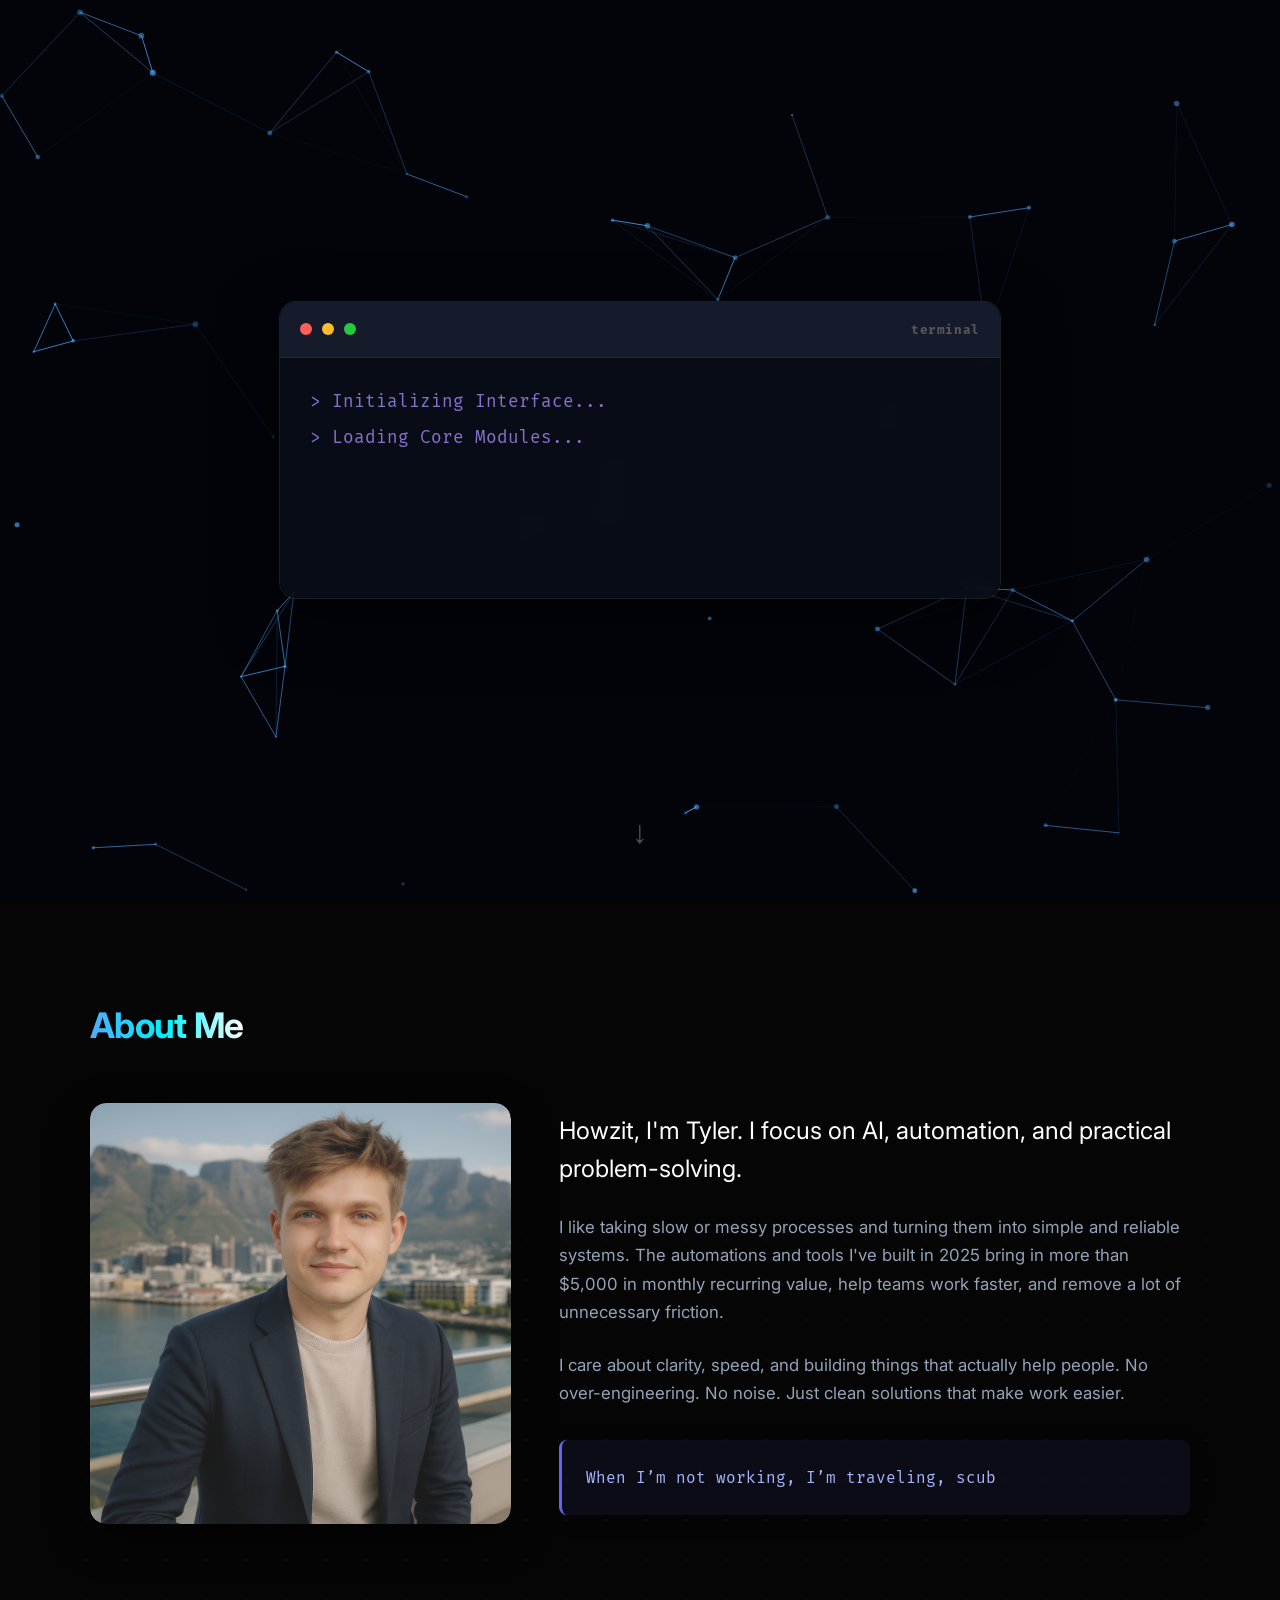
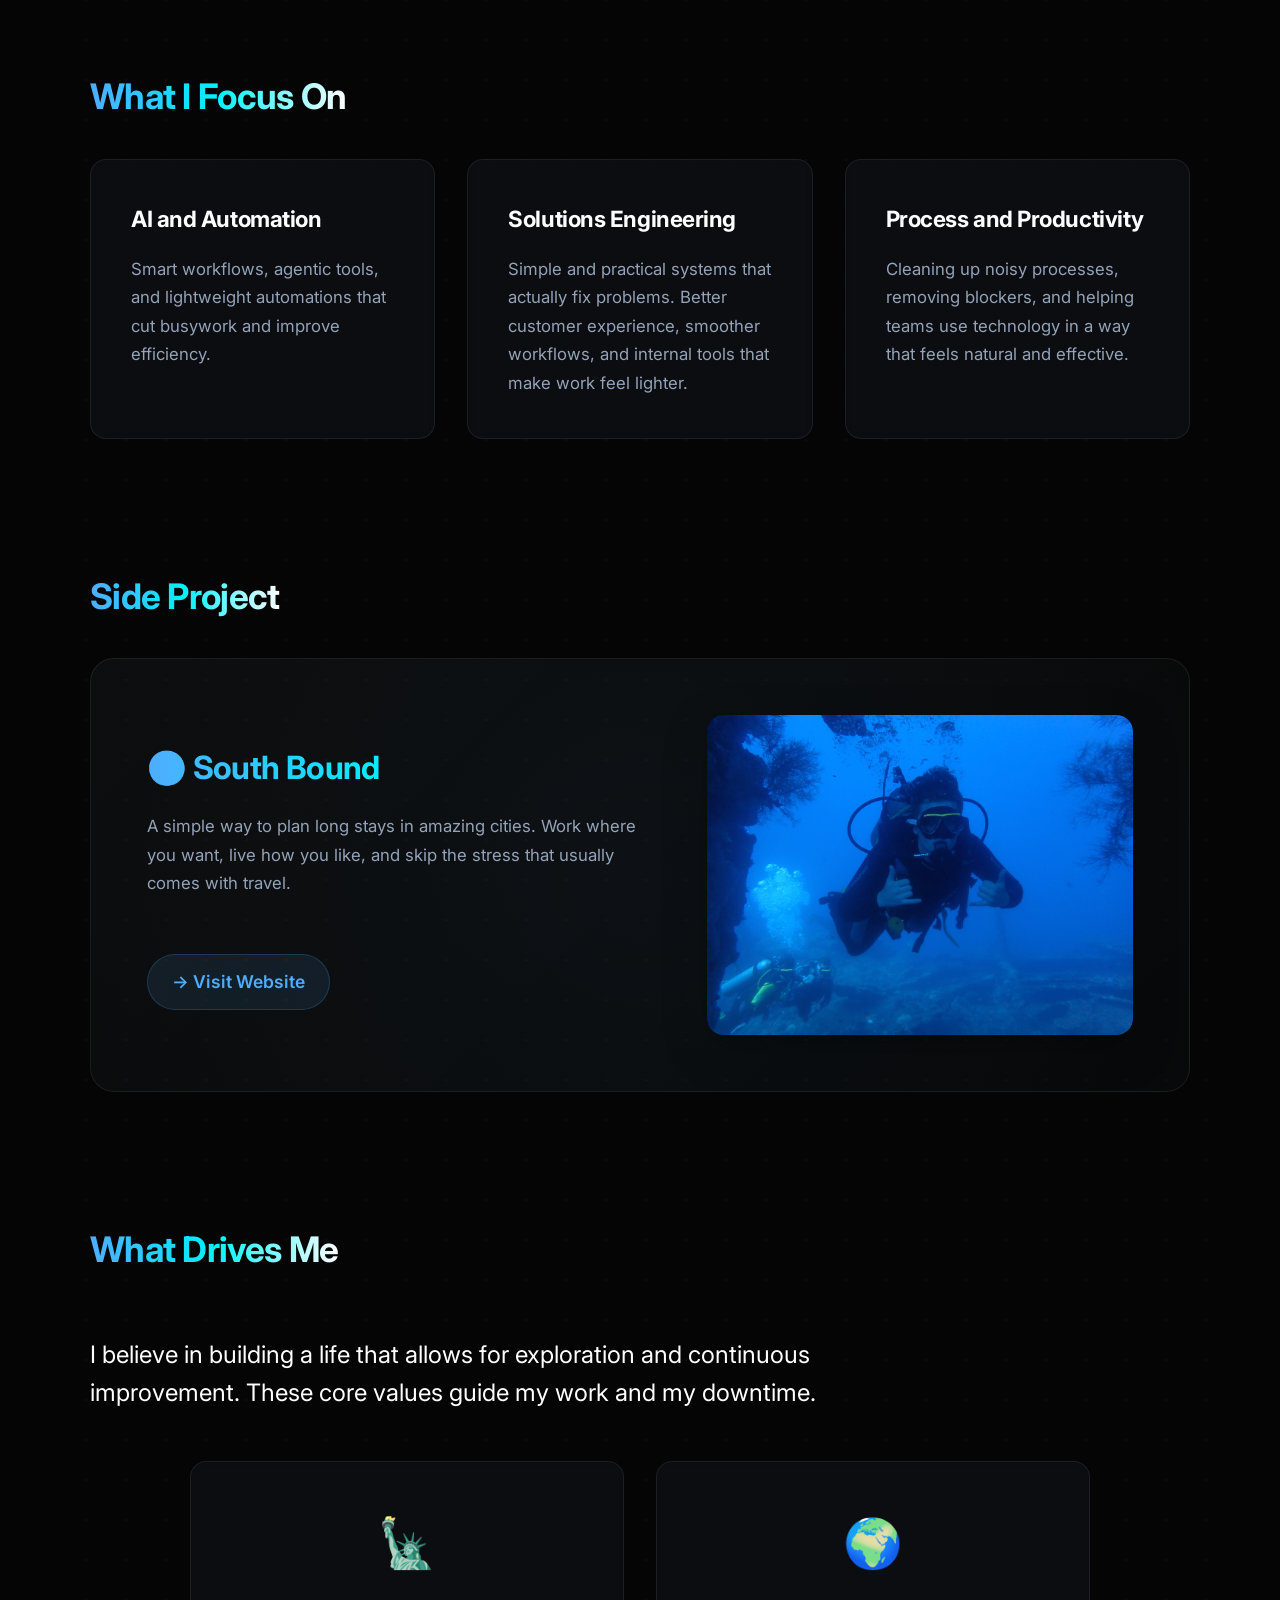
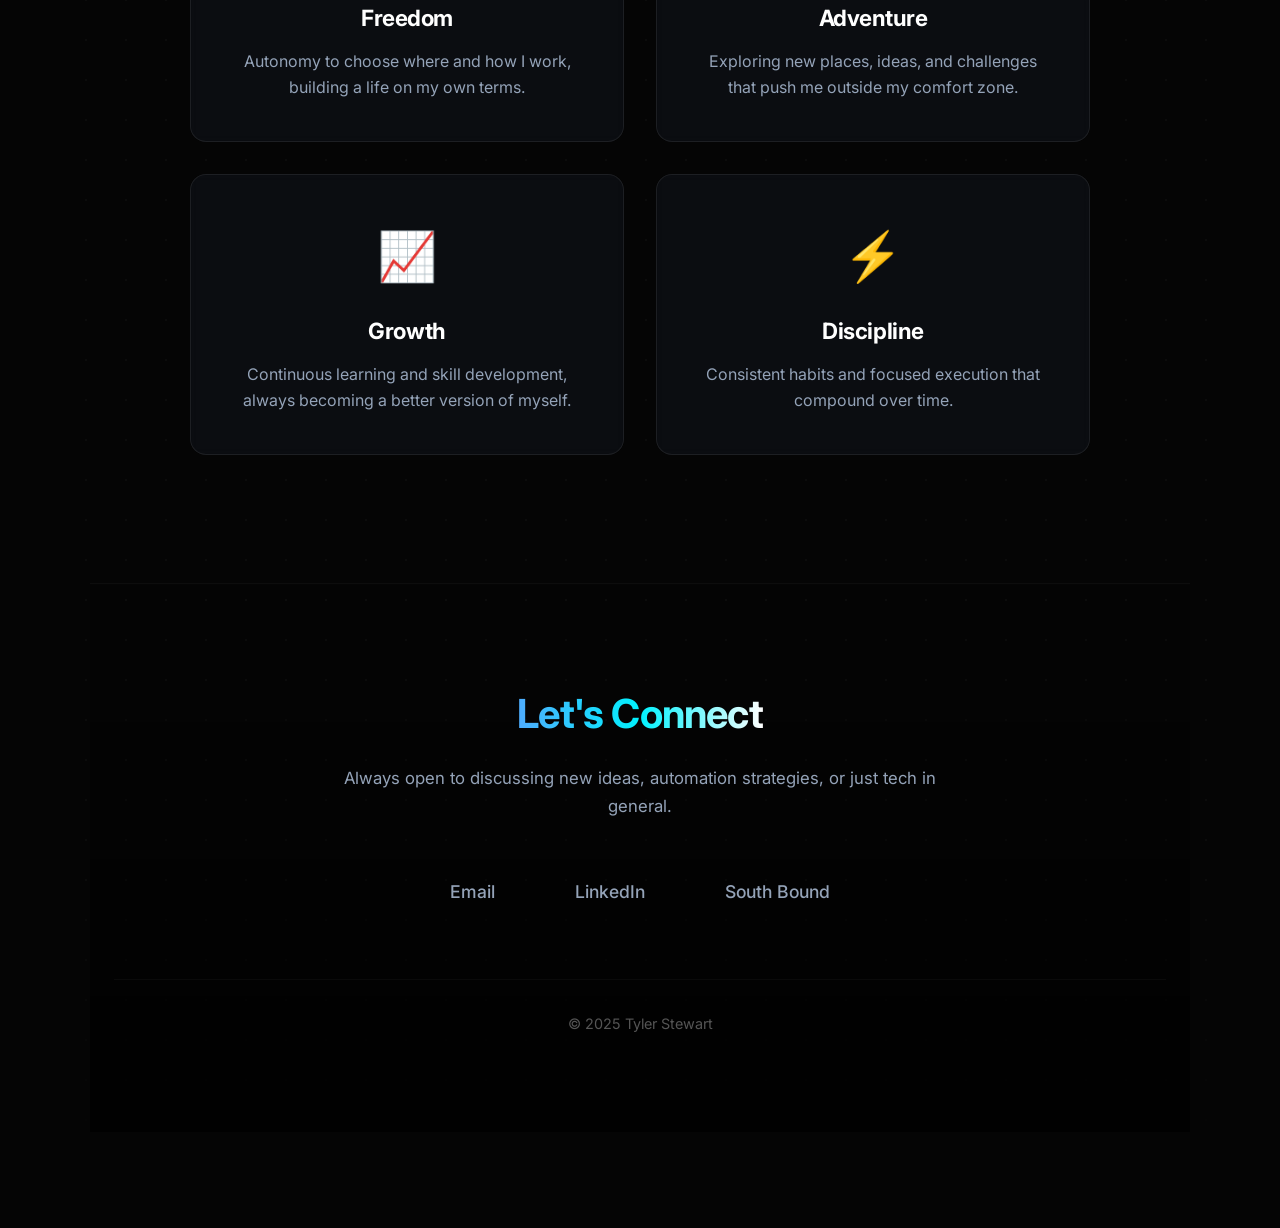
==== commit e6de98e3: "Update index.html" ====
--- a/index.html
+++ b/index.html
@@ -72,7 +72,7 @@
                     <p>
                         I like taking slow or messy processes and turning them into simple and reliable systems. The
                         automations
-                        and tools I have built bring in more than $5,000 in monthly recurring value, help teams work
+                        and tools I've built in 2025 bring in more than $5,000 in monthly recurring value, help teams work
                         faster, and
                         remove a lot of unnecessary friction.
                     </p>
@@ -177,4 +177,4 @@
     <script src="script.js"></script>
 </body>
 
-</html>+</html>
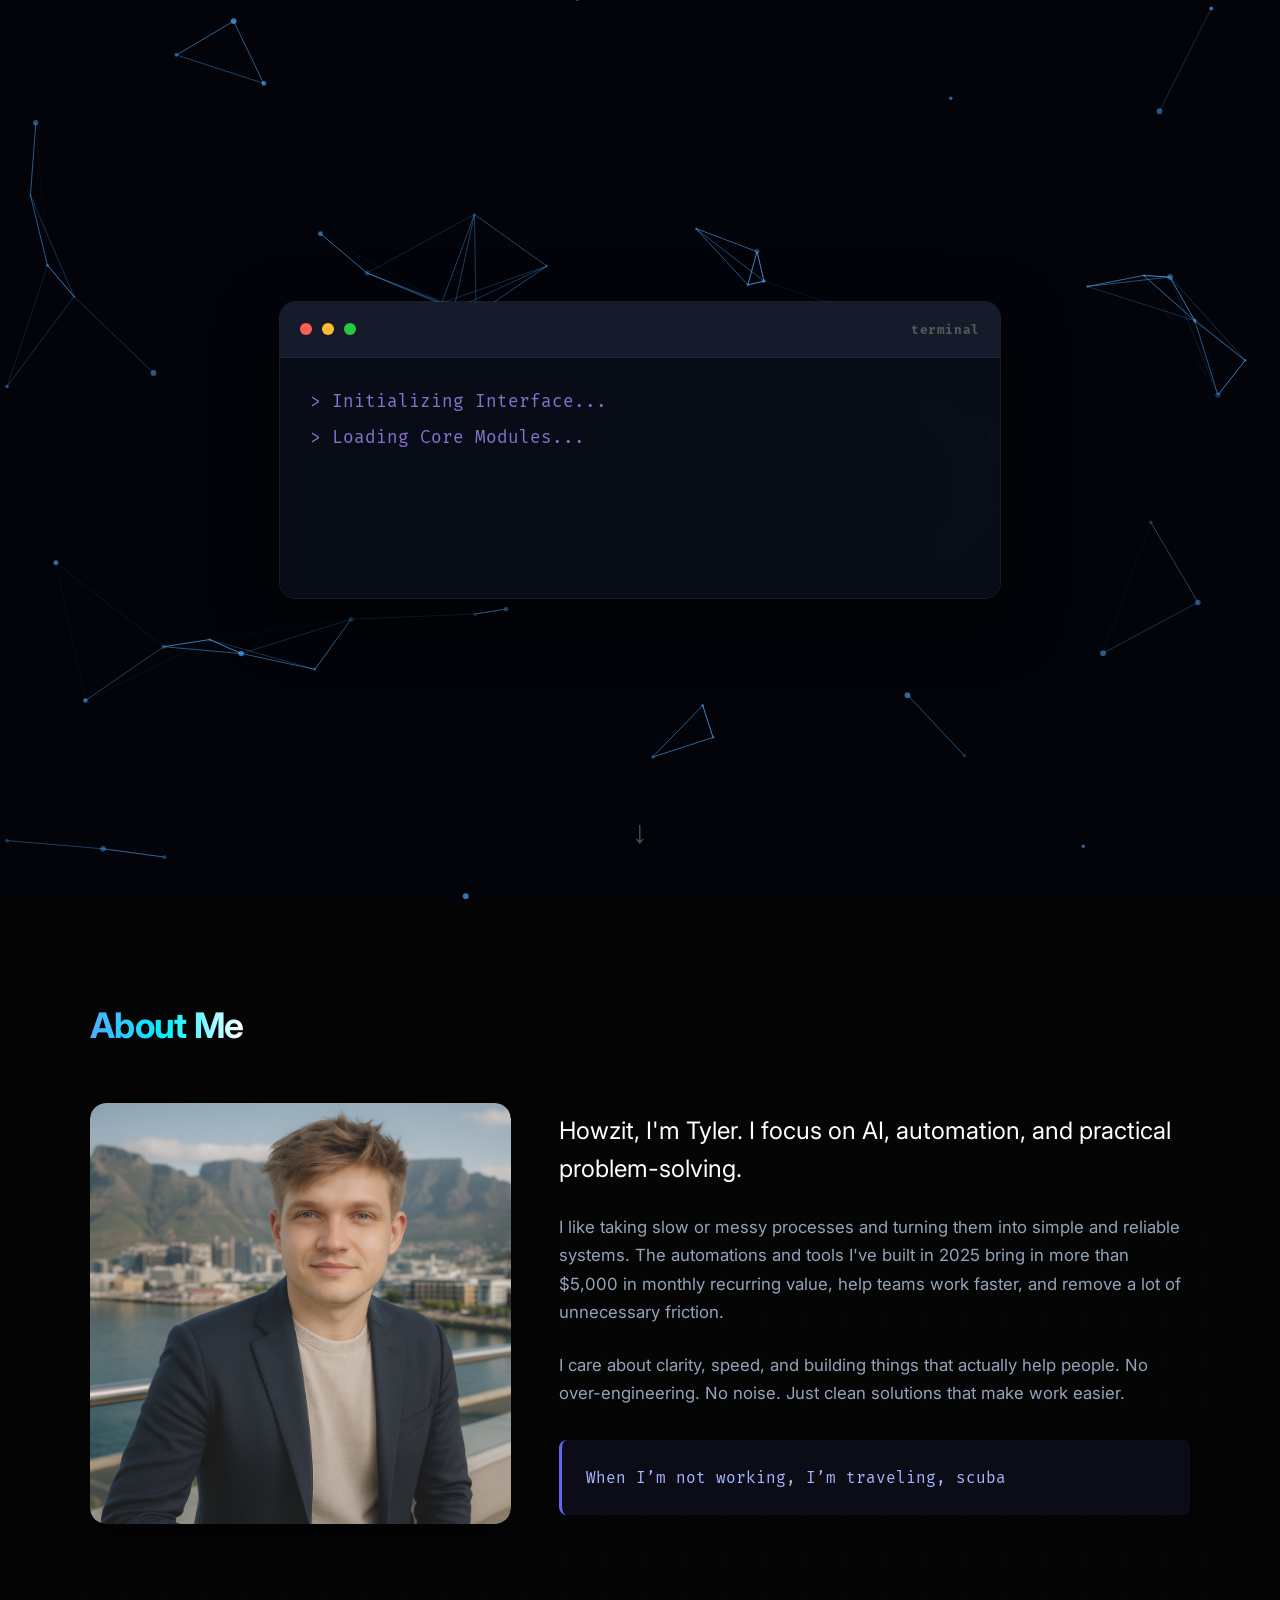
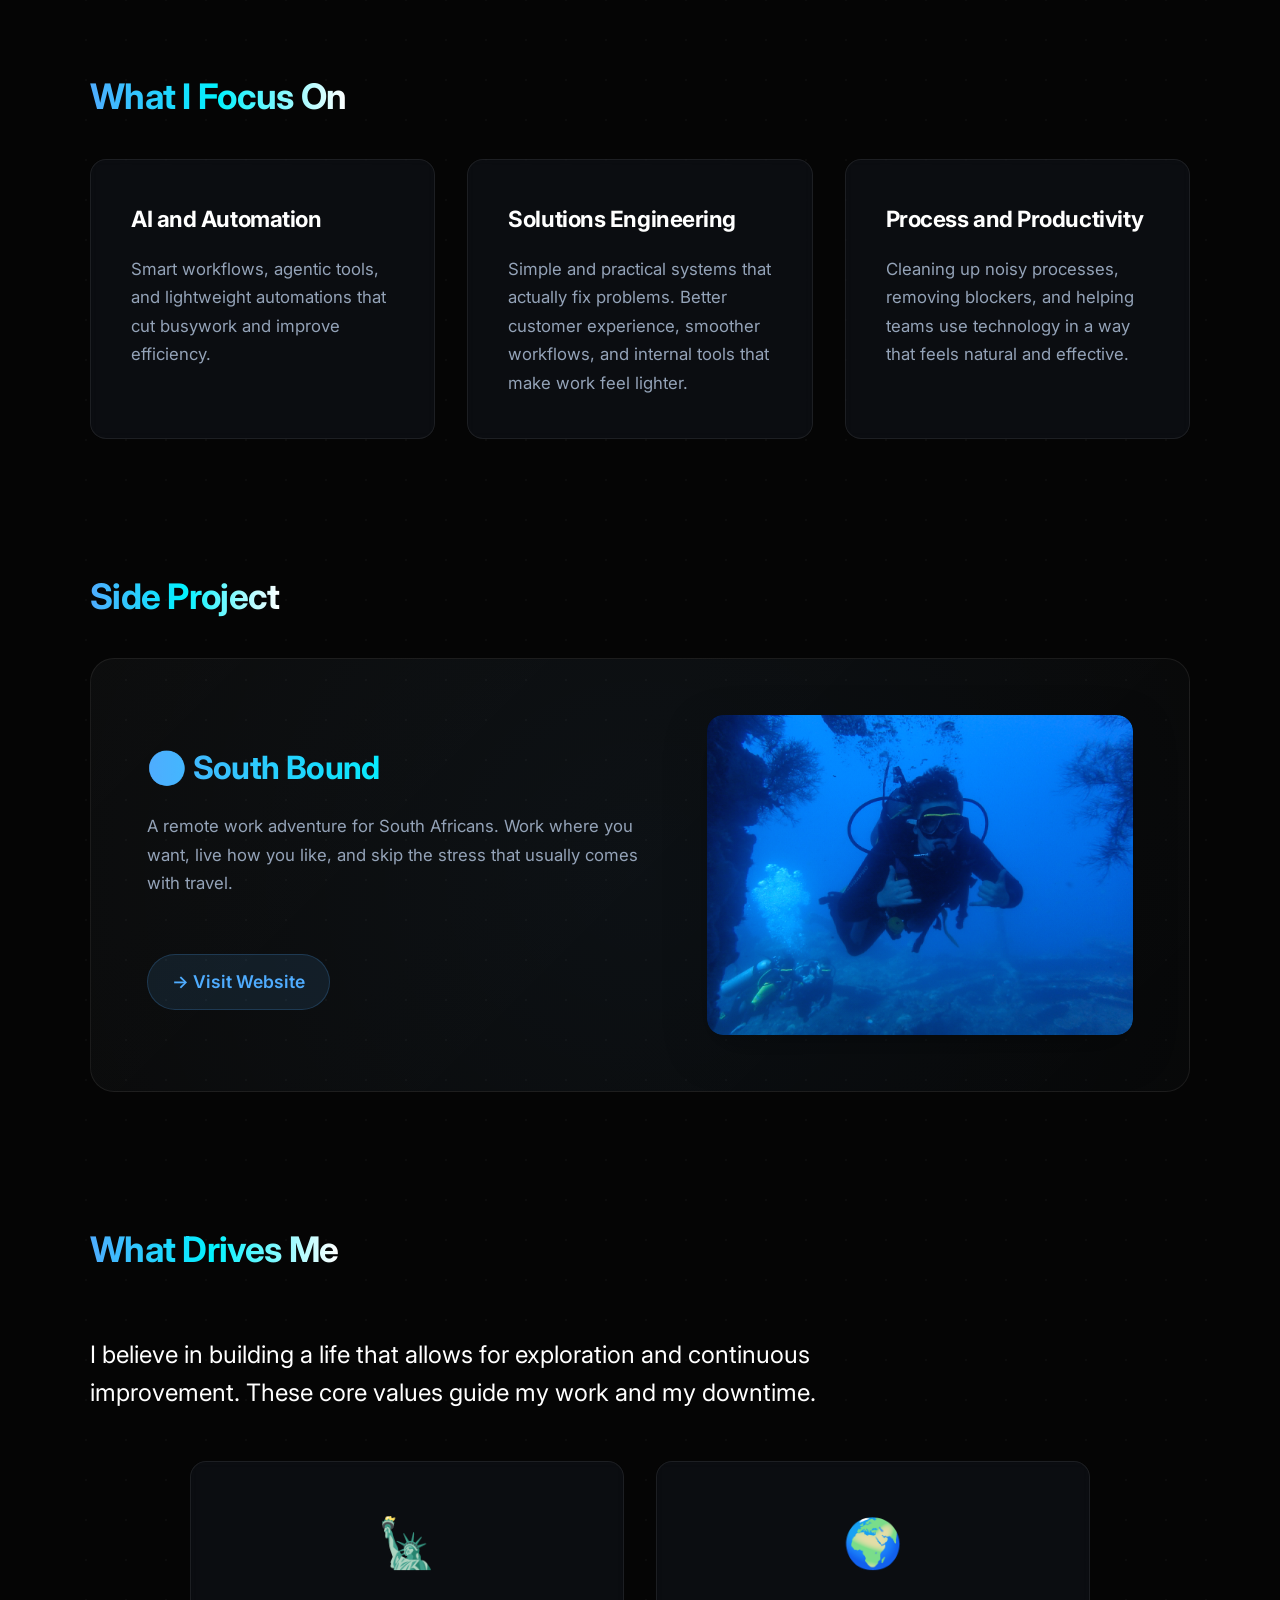
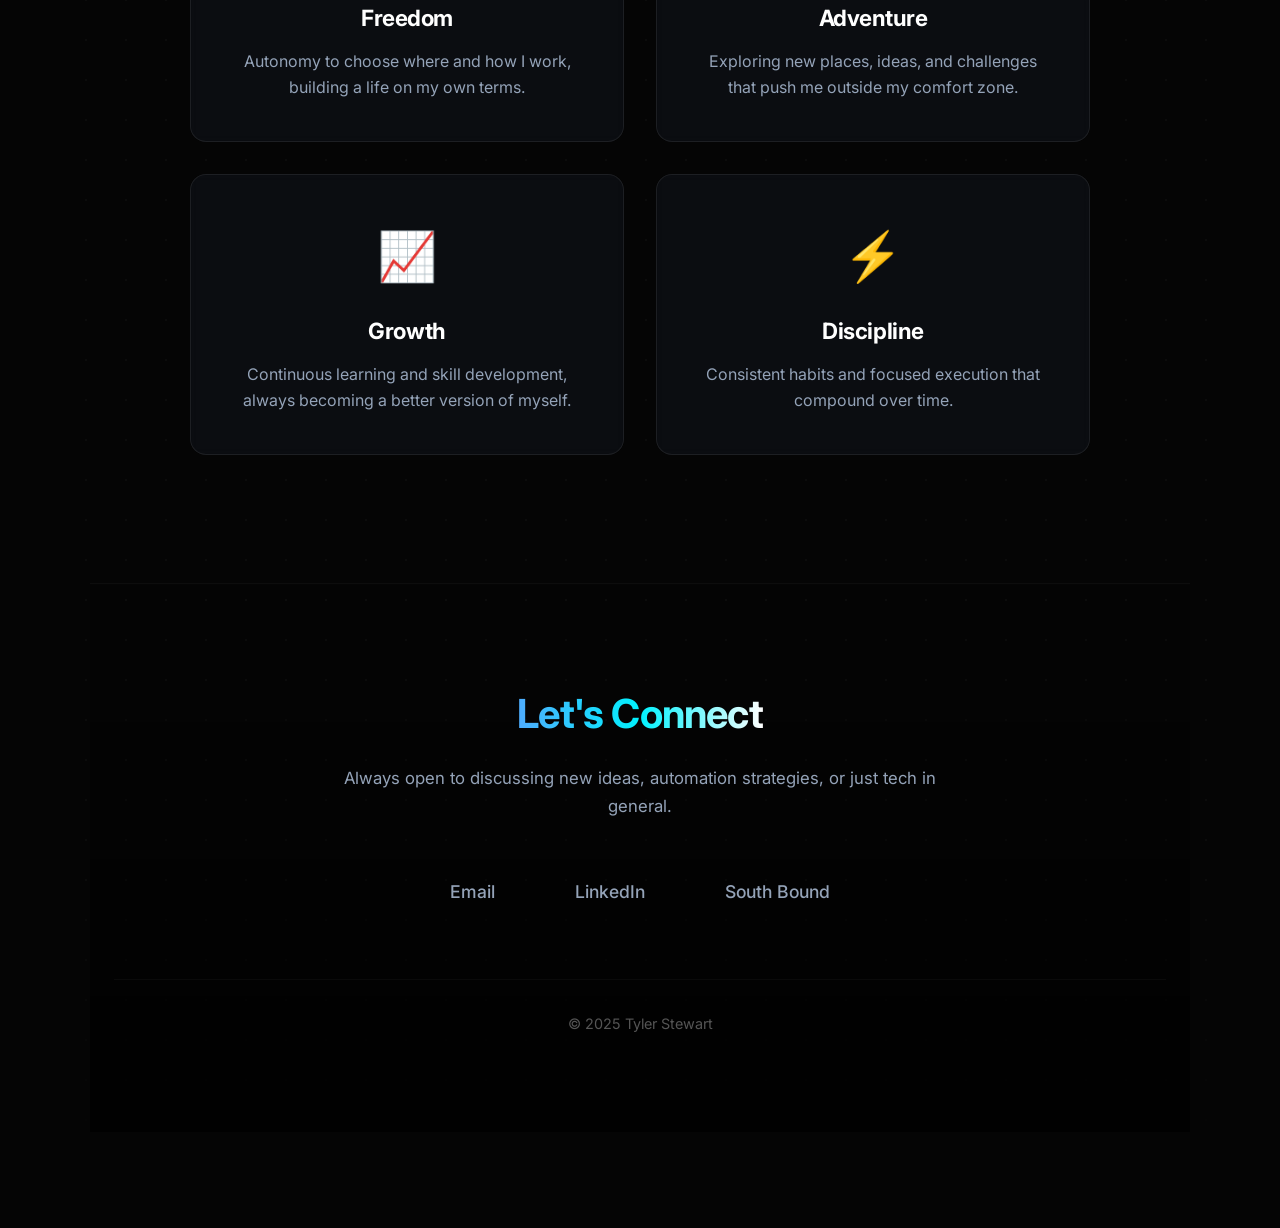
==== commit a5455fa3: "Update index.html" ====
--- a/index.html
+++ b/index.html
@@ -114,7 +114,7 @@
             <div class="project-card split-layout-card">
                 <div class="project-content">
                     <h3>🌍 South Bound</h3>
-                    <p>A simple way to plan long stays in amazing cities. Work where you want, live how you like, and
+                    <p>A remote work adventure for South Africans. Work where you want, live how you like, and
                         skip the stress that usually comes with travel.</p>
                     <a href="https://www.southbnd.co.za/" class="project-link" target="_blank" rel="noopener noreferrer">→ Visit Website</a>
                 </div>
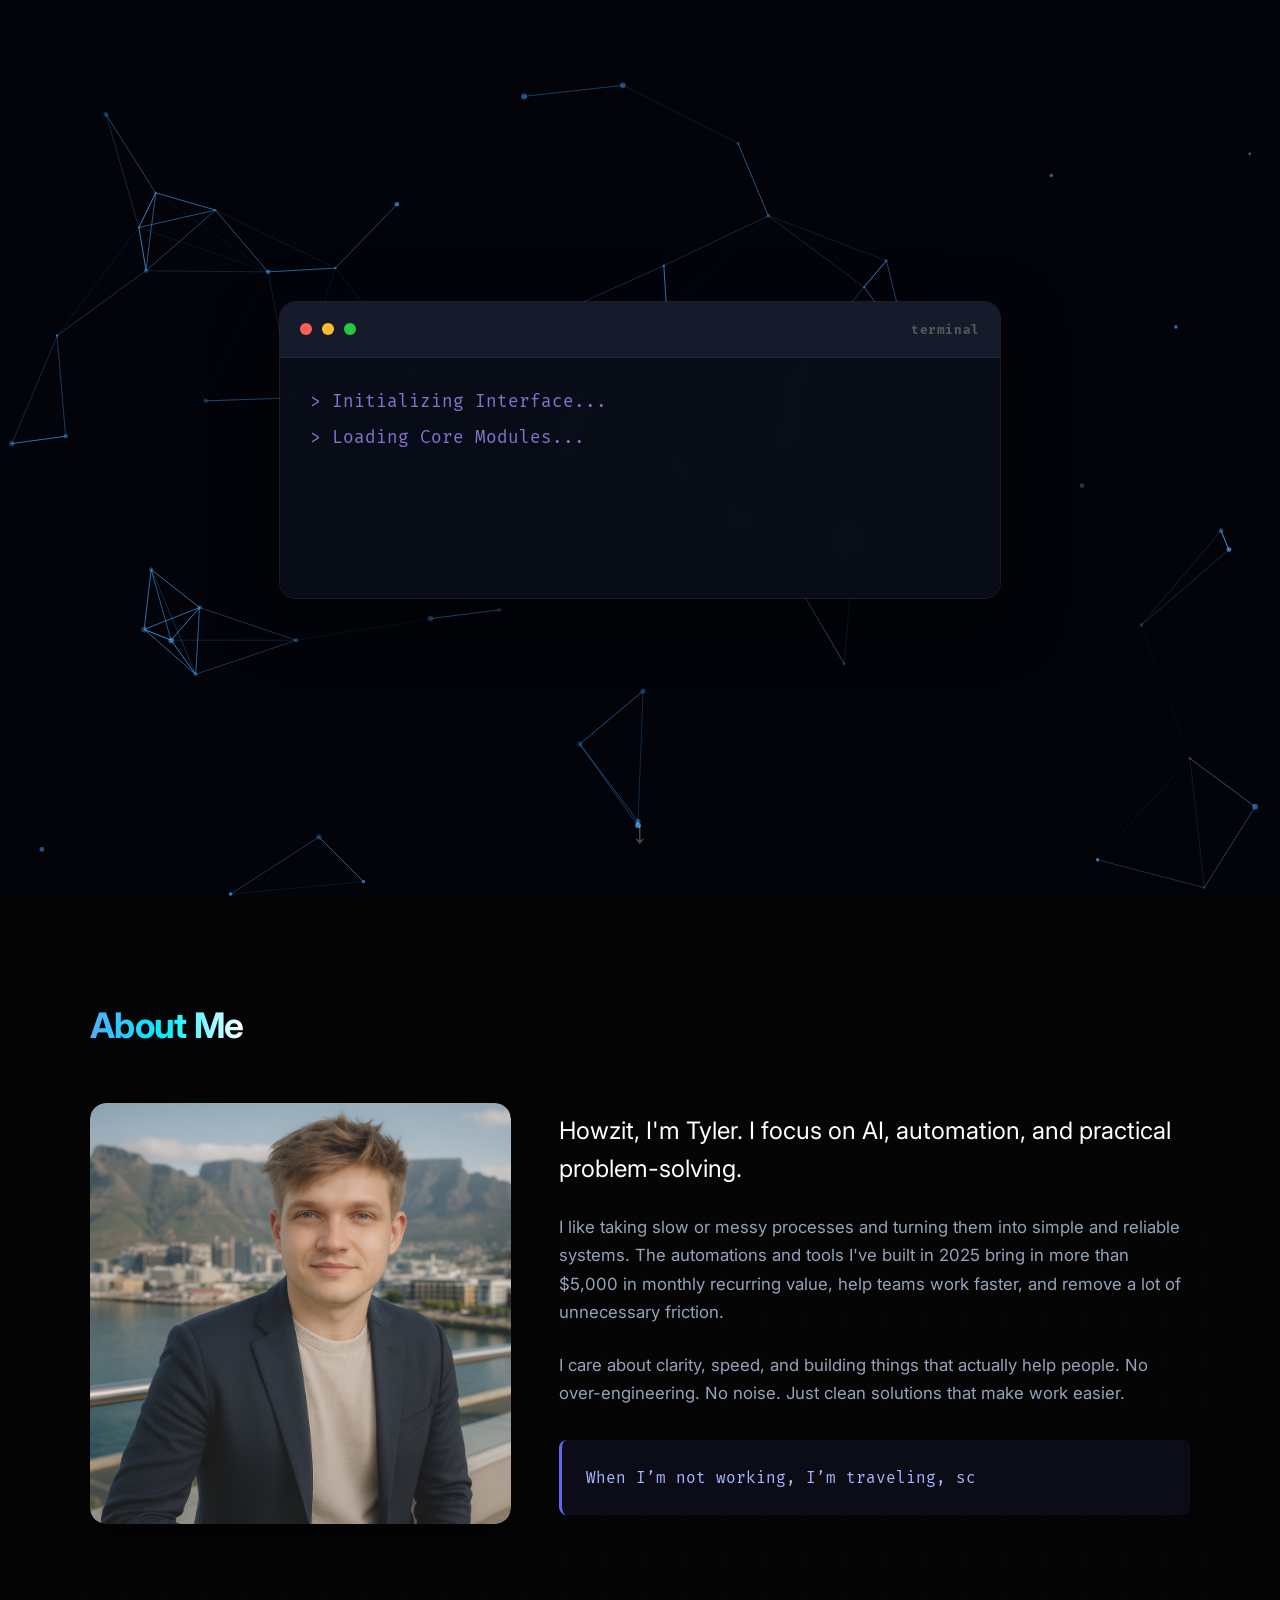
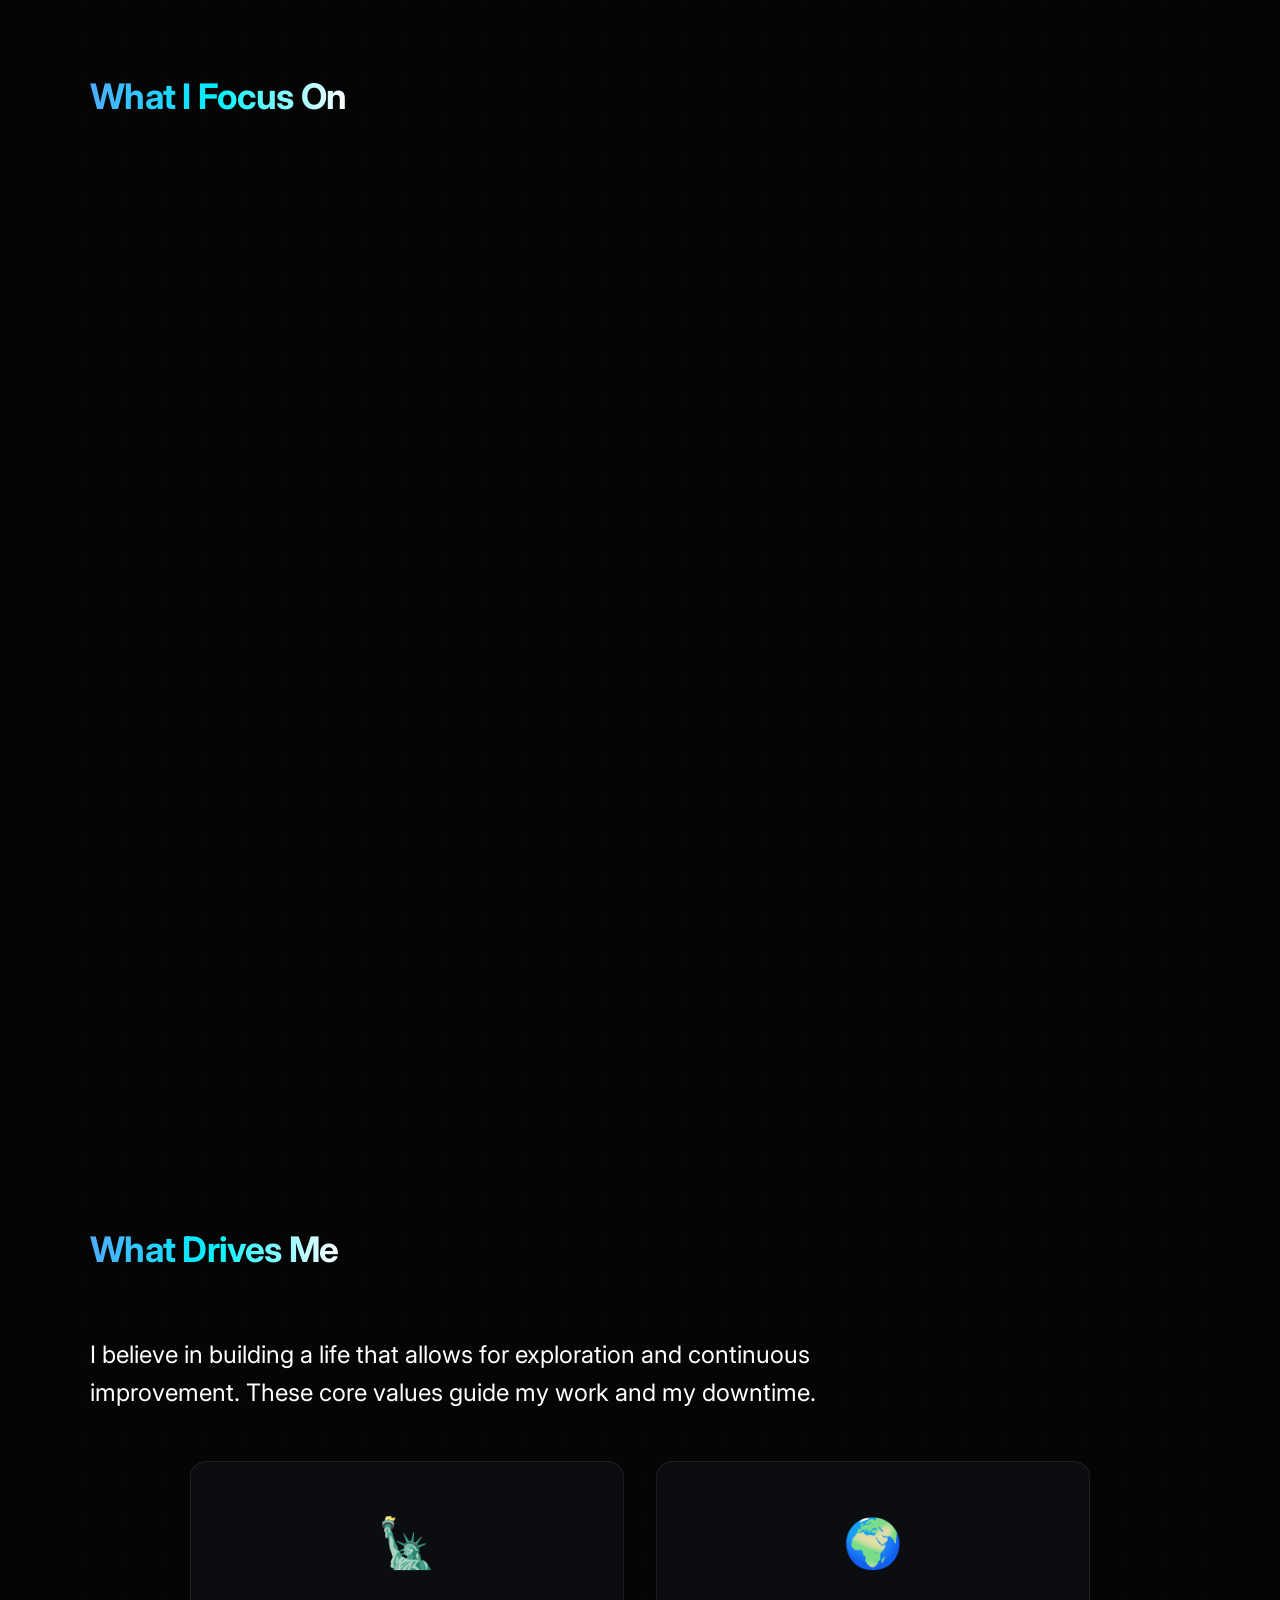
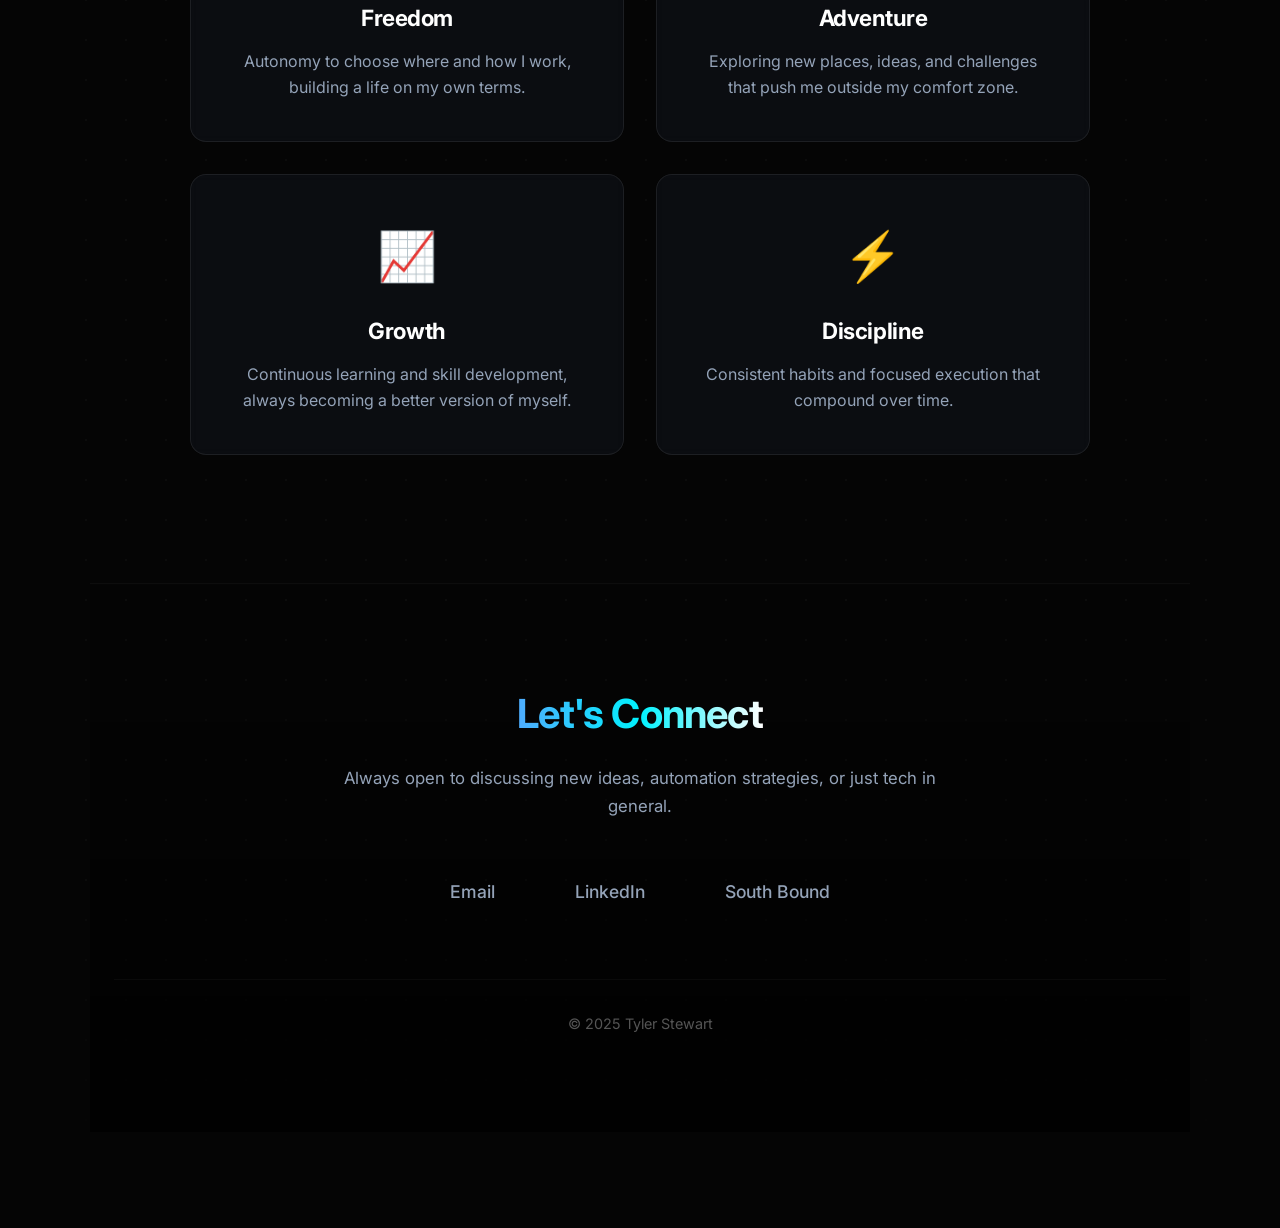
==== commit 935223a3: "Add Google Analytics tracking" ====
--- a/index.html
+++ b/index.html
@@ -13,6 +13,15 @@
     <meta property="og:description" content="AI, automation, and solutions engineering. Building practical systems that help teams work faster.">
     <meta property="og:url" content="https://tylerstewart.co.za/">
     <meta property="og:image" content="https://tylerstewart.co.za/og-image.png">
+    
+    <!-- Google Analytics -->
+    <script async src="https://www.googletagmanager.com/gtag/js?id=G-WQVB68P7W1"></script>
+    <script>
+        window.dataLayer = window.dataLayer || [];
+        function gtag(){dataLayer.push(arguments);}
+        gtag('js', new Date());
+        gtag('config', 'G-WQVB68P7W1');
+    </script>
     
     <!-- Favicon -->
     <link rel="icon" type="image/svg+xml" href="favicon.svg">
